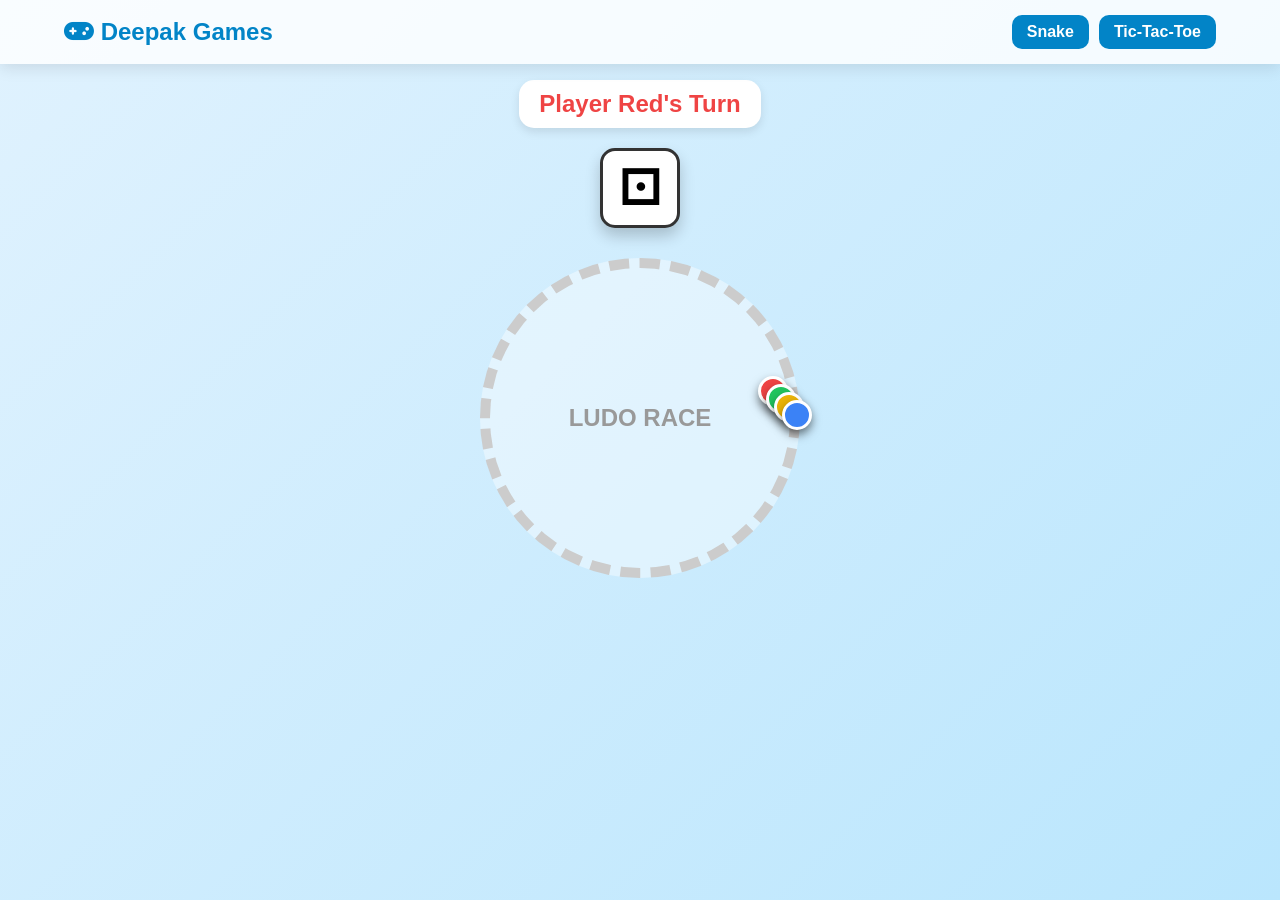
==== ludo.html @ 3bb727d4 "Update ludo.html" ====
<!DOCTYPE html>
<html lang="en">
<head>
<meta charset="UTF-8">
<meta name="viewport" content="width=device-width, initial-scale=1.0">
<title>Deepak Games | Auto Ludo</title>
<link href="https://cdnjs.cloudflare.com/ajax/libs/font-awesome/6.0.0/css/all.min.css" rel="stylesheet">
<style>
  :root { --bg-grad: linear-gradient(135deg, #e0f2fe 0%, #bae6fd 100%); --panel-bg: rgba(255, 255, 255, 0.8); --accent: #0284c7; }
  * { box-sizing: border-box; margin: 0; padding: 0; font-family: 'Segoe UI', sans-serif; }
  body { background: var(--bg-grad); min-height: 100vh; display: flex; flex-direction: column; align-items: center; padding-top: 80px; overflow-x: hidden; }

  nav { position: fixed; top: 0; width: 100%; padding: 15px 5%; display: flex; justify-content: space-between; align-items: center; background: var(--panel-bg); box-shadow: 0 4px 15px rgba(0,0,0,0.1); z-index: 100; }
  .nav-btn { text-decoration: none; color: white; background: var(--accent); padding: 8px 15px; border-radius: 10px; font-weight: bold; }
  
  .status-box { font-size: 1.5rem; font-weight: bold; padding: 10px 20px; border-radius: 15px; background: white; box-shadow: 0 4px 10px rgba(0,0,0,0.1); margin-bottom: 20px; transition: 0.3s; }
  
  /* Dice */
  .dice { width: 80px; height: 80px; background: white; border-radius: 15px; border: 3px solid #333; display: flex; justify-content: center; align-items: center; font-size: 3rem; font-weight: bold; cursor: pointer; box-shadow: 0 8px 15px rgba(0,0,0,0.2); transition: 0.2s; margin-bottom: 30px; }
  .dice:active { transform: scale(0.9); }
  .rolling { animation: roll 0.4s linear infinite; }
  @keyframes roll { 0% { transform: rotate(0deg); } 100% { transform: rotate(360deg); } }

  /* Circular Board for Auto-Movement */
  .track { position: relative; width: 320px; height: 320px; border-radius: 50%; border: 10px dashed #ccc; display: flex; justify-content: center; align-items: center; background: rgba(255,255,255,0.4); }
  .track::after { content: 'LUDO RACE'; font-weight: bold; font-size: 1.5rem; color: #999; }
  
  /* Tokens */
  .token { position: absolute; width: 30px; height: 30px; border-radius: 50%; border: 3px solid white; box-shadow: 0 5px 10px rgba(0,0,0,0.5); transition: all 0.5s ease-in-out; z-index: 10; }
  #tok-0 { background: #ef4444; } /* Red */
  #tok-1 { background: #22c55e; } /* Green */
  #tok-2 { background: #eab308; } /* Yellow */
  #tok-3 { background: #3b82f6; } /* Blue */

</style>
</head>
<body>

<nav>
  <h2 style="color:var(--accent)"><i class="fa-solid fa-gamepad"></i> Deepak Games</h2>
  <div style="display: flex; gap: 10px;">
    <a href="index.html" class="nav-btn">Snake</a>
    <a href="tictactoe.html" class="nav-btn">Tic-Tac-Toe</a>
  </div>
</nav>

<div id="turn-indicator" class="status-box" style="color: #ef4444;">Player Red's Turn</div>

<div id="dice" class="dice" onclick="rollDice()">⚀</div>

<div class="track">
  <div id="tok-0" class="token"></div>
  <div id="tok-1" class="token"></div>
  <div id="tok-2" class="token"></div>
  <div id="tok-3" class="token"></div>
</div>

<script>
  // Web Audio for Dice and Move
  const actx = new (window.AudioContext || window.webkitAudioContext)();
  function playSound(type) {
    if(actx.state === 'suspended') actx.resume();
    let osc = actx.createOscillator(); let gain = actx.createGain();
    osc.connect(gain); gain.connect(actx.destination);
    if(type === 'roll') { osc.type = 'square'; osc.frequency.setValueAtTime(300, actx.currentTime); osc.frequency.exponentialRampToValueAtTime(800, actx.currentTime + 0.2); gain.gain.setValueAtTime(0.1, actx.currentTime); gain.gain.linearRampToValueAtTime(0.01, actx.currentTime + 0.2); osc.start(); osc.stop(actx.currentTime + 0.2); }
    if(type === 'move') { osc.type = 'sine'; osc.frequency.setValueAtTime(600, actx.currentTime); gain.gain.setValueAtTime(0.2, actx.currentTime); gain.gain.exponentialRampToValueAtTime(0.01, actx.currentTime + 0.1); osc.start(); osc.stop(actx.currentTime + 0.1); }
  }

  const players = [
    { name: 'Red', color: '#ef4444', pos: 0 },
    { name: 'Green', color: '#22c55e', pos: 0 },
    { name: 'Yellow', color: '#eab308', pos: 0 },
    { name: 'Blue', color: '#3b82f6', pos: 0 }
  ];
  let turn = 0; let isRolling = false;
  const diceFaces = ['⚀', '⚁', '⚂', '⚃', '⚄', '⚅'];
  const totalSteps = 40; // Track length

  // Circular positioning math
  function updateTokenPositions() {
    const radius = 160; const center = 160;
    players.forEach((p, i) => {
      let angle = (p.pos / totalSteps) * (2 * Math.PI) - (Math.PI / 2); // Start at top
      let x = center + radius * Math.cos(angle) - 15; // 15 is half token width
      let y = center + radius * Math.sin(angle) - 15;
      
      // Offset slightly so tokens don't overlap exactly
      x += (i * 8) - 12;
      y += (i * 8) - 12;

      let tok = document.getElementById(`tok-${i}`);
      tok.style.transform = `translate(${x}px, ${y}px)`;
    });
  }

  updateTokenPositions(); // Set initial positions

  function rollDice() {
    if(isRolling) return;
    isRolling = true; playSound('roll');
    const dice = document.getElementById('dice');
    dice.classList.add('rolling');

    let rollInterval = setInterval(() => { dice.innerText = diceFaces[Math.floor(Math.random() * 6)]; }, 50);

    setTimeout(() => {
      clearInterval(rollInterval); dice.classList.remove('rolling');
      let result = Math.floor(Math.random() * 6) + 1;
      dice.innerText = diceFaces[result - 1];

      // Auto Move Logic
      moveToken(turn, result);
    }, 400);
  }

  function moveToken(playerIdx, steps) {
    let currentStep = 0;
    let moveInterval = setInterval(() => {
      if(currentStep < steps) {
        players[playerIdx].pos = (players[playerIdx].pos + 1) % totalSteps;
        playSound('move');
        updateTokenPositions();
        currentStep++;
      } else {
        clearInterval(moveInterval);
        // Switch turn if not 6
        if(steps !== 6) {
          turn = (turn + 1) % 4;
          let ind = document.getElementById('turn-indicator');
          ind.innerText = `Player ${players[turn].name}'s Turn`;
          ind.style.color = players[turn].color;
        }
        isRolling = false;
      }
    }, 300); // 300ms per step animation
  }
</script>
</body>
</html>
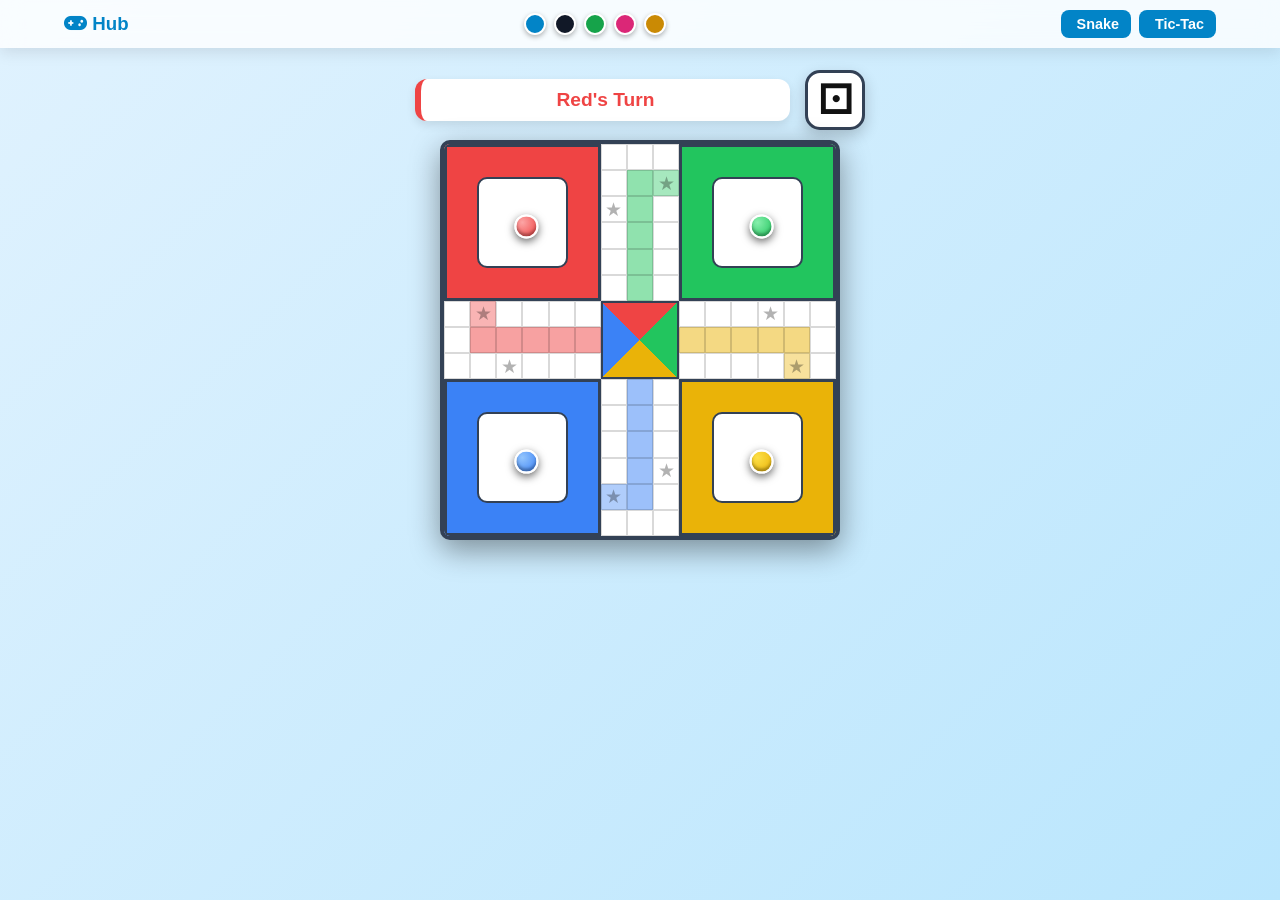
==== commit f2a6debb: "Update ludo.html" ====
--- a/ludo.html
+++ b/ludo.html
@@ -2,137 +2,296 @@
 <html lang="en">
 <head>
 <meta charset="UTF-8">
-<meta name="viewport" content="width=device-width, initial-scale=1.0">
-<title>Deepak Games | Auto Ludo</title>
+<meta name="viewport" content="width=device-width, initial-scale=1.0, maximum-scale=1.0, user-scalable=no">
+<title>Deepak Games | Pro Ludo Auto</title>
 <link href="https://cdnjs.cloudflare.com/ajax/libs/font-awesome/6.0.0/css/all.min.css" rel="stylesheet">
 <style>
-  :root { --bg-grad: linear-gradient(135deg, #e0f2fe 0%, #bae6fd 100%); --panel-bg: rgba(255, 255, 255, 0.8); --accent: #0284c7; }
-  * { box-sizing: border-box; margin: 0; padding: 0; font-family: 'Segoe UI', sans-serif; }
-  body { background: var(--bg-grad); min-height: 100vh; display: flex; flex-direction: column; align-items: center; padding-top: 80px; overflow-x: hidden; }
-
-  nav { position: fixed; top: 0; width: 100%; padding: 15px 5%; display: flex; justify-content: space-between; align-items: center; background: var(--panel-bg); box-shadow: 0 4px 15px rgba(0,0,0,0.1); z-index: 100; }
-  .nav-btn { text-decoration: none; color: white; background: var(--accent); padding: 8px 15px; border-radius: 10px; font-weight: bold; }
-  
-  .status-box { font-size: 1.5rem; font-weight: bold; padding: 10px 20px; border-radius: 15px; background: white; box-shadow: 0 4px 10px rgba(0,0,0,0.1); margin-bottom: 20px; transition: 0.3s; }
-  
-  /* Dice */
-  .dice { width: 80px; height: 80px; background: white; border-radius: 15px; border: 3px solid #333; display: flex; justify-content: center; align-items: center; font-size: 3rem; font-weight: bold; cursor: pointer; box-shadow: 0 8px 15px rgba(0,0,0,0.2); transition: 0.2s; margin-bottom: 30px; }
+  /* === THEMES === */
+  :root {
+    --bg-grad: linear-gradient(135deg, #e0f2fe 0%, #bae6fd 100%);
+    --panel-bg: rgba(255, 255, 255, 0.8);
+    --text-main: #0f172a; --accent: #0284c7;
+    /* Ludo Constants */
+    --l-red: #ef4444; --l-green: #22c55e; --l-yellow: #eab308; --l-blue: #3b82f6;
+    --board-bg: #ffffff; --border-clr: #334155;
+  }
+  [data-theme="dark"] { --bg-grad: linear-gradient(135deg, #111827 0%, #1f2937 100%); --panel-bg: rgba(17, 24, 39, 0.9); --text-main: #f8fafc; --accent: #9ca3af; --board-bg: #e2e8f0; }
+  [data-theme="green"] { --bg-grad: linear-gradient(135deg, #dcfce7 0%, #86efac 100%); --accent: #16a34a; --text-main: #14532d; }
+  [data-theme="pink"] { --bg-grad: linear-gradient(135deg, #fce7f3 0%, #f9a8d4 100%); --accent: #db2777; --text-main: #831843; }
+  [data-theme="yellow"] { --bg-grad: linear-gradient(135deg, #fef9c3 0%, #fde047 100%); --text-main: #422006; --accent: #ca8a04; }
+
+  * { box-sizing: border-box; margin: 0; padding: 0; font-family: 'Segoe UI', sans-serif; user-select: none; }
+  body { background: var(--bg-grad); color: var(--text-main); min-height: 100vh; display: flex; flex-direction: column; align-items: center; transition: 0.5s; overflow-x: hidden; padding-top: 70px; }
+
+  /* === NAVBAR === */
+  nav { position: fixed; top: 0; width: 100%; padding: 10px 5%; display: flex; justify-content: space-between; align-items: center; background: var(--panel-bg); backdrop-filter: blur(10px); box-shadow: 0 4px 15px rgba(0,0,0,0.1); z-index: 100; flex-wrap: wrap; gap: 5px; }
+  .nav-btn { text-decoration: none; color: white; background: var(--accent); padding: 6px 12px; border-radius: 8px; font-weight: bold; font-size: 0.9rem; transition: 0.3s; }
+  .theme-box { display: flex; gap: 8px; }
+  .theme-dot { width: 22px; height: 22px; border-radius: 50%; cursor: pointer; border: 2px solid white; box-shadow: 0 2px 5px rgba(0,0,0,0.3); transition: 0.2s; }
+  .theme-dot:hover { transform: scale(1.2); }
+
+  /* === GAME HUD === */
+  .hud { display: flex; justify-content: space-between; align-items: center; width: 95%; max-width: 450px; margin-bottom: 10px; }
+  .status-box { font-size: 1.2rem; font-weight: bold; padding: 10px 15px; border-radius: 12px; background: white; box-shadow: 0 4px 10px rgba(0,0,0,0.1); transition: 0.3s; flex: 1; text-align: center; margin-right: 15px; }
+  
+  .dice { width: 60px; height: 60px; background: white; border-radius: 15px; border: 3px solid var(--border-clr); display: flex; justify-content: center; align-items: center; font-size: 2.5rem; font-weight: bold; cursor: pointer; box-shadow: 0 6px 15px rgba(0,0,0,0.2); transition: transform 0.1s; color: #111; }
   .dice:active { transform: scale(0.9); }
-  .rolling { animation: roll 0.4s linear infinite; }
-  @keyframes roll { 0% { transform: rotate(0deg); } 100% { transform: rotate(360deg); } }
-
-  /* Circular Board for Auto-Movement */
-  .track { position: relative; width: 320px; height: 320px; border-radius: 50%; border: 10px dashed #ccc; display: flex; justify-content: center; align-items: center; background: rgba(255,255,255,0.4); }
-  .track::after { content: 'LUDO RACE'; font-weight: bold; font-size: 1.5rem; color: #999; }
-  
-  /* Tokens */
-  .token { position: absolute; width: 30px; height: 30px; border-radius: 50%; border: 3px solid white; box-shadow: 0 5px 10px rgba(0,0,0,0.5); transition: all 0.5s ease-in-out; z-index: 10; }
-  #tok-0 { background: #ef4444; } /* Red */
-  #tok-1 { background: #22c55e; } /* Green */
-  #tok-2 { background: #eab308; } /* Yellow */
-  #tok-3 { background: #3b82f6; } /* Blue */
-
+  .rolling { animation: shake 0.4s ease-in-out infinite; }
+  @keyframes shake { 0% { transform: rotate(10deg); } 50% { transform: rotate(-10deg) scale(1.1); } 100% { transform: rotate(10deg); } }
+
+  /* === LUDO BOARD (15x15 PRO GRID) === */
+  .board-wrapper { position: relative; width: 95vw; max-width: 400px; aspect-ratio: 1; background: var(--board-bg); border: 4px solid var(--border-clr); border-radius: 10px; box-shadow: 0 10px 30px rgba(0,0,0,0.4); overflow: hidden; }
+  
+  .grid { display: grid; grid-template-columns: repeat(15, 1fr); grid-template-rows: repeat(15, 1fr); width: 100%; height: 100%; position: absolute; top: 0; left: 0; }
+  .cell { border: 1px solid rgba(0,0,0,0.15); display: flex; justify-content: center; align-items: center; font-size: 0.6rem; color: rgba(0,0,0,0.2); }
+  
+  /* Safe Zones & Base Colors mapped by JS */
+  .safe { position: relative; }
+  .safe::after { content: '★'; position: absolute; color: rgba(0,0,0,0.3); font-size: 1.2rem; }
+  
+  /* Corner Bases Overlay */
+  .base-overlay { position: absolute; width: 40%; height: 40%; border: 3px solid var(--border-clr); display: flex; justify-content: center; align-items: center; }
+  .base-tl { top: 0; left: 0; background: var(--l-red); }
+  .base-tr { top: 0; right: 0; background: var(--l-green); }
+  .base-bl { bottom: 0; left: 0; background: var(--l-blue); }
+  .base-br { bottom: 0; right: 0; background: var(--l-yellow); }
+  .base-inner { width: 60%; height: 60%; background: white; border-radius: 10px; border: 2px solid var(--border-clr); display: flex; justify-content: center; align-items: center; }
+  
+  /* Center Home Overlay */
+  .center-home { position: absolute; top: 40%; left: 40%; width: 20%; height: 20%; border: 2px solid var(--border-clr); background: conic-gradient(from 45deg, var(--l-green) 25%, var(--l-yellow) 0 50%, var(--l-blue) 0 75%, var(--l-red) 0); }
+
+  /* === TOKENS === */
+  .token { position: absolute; width: 6%; height: 6%; border-radius: 50%; border: 2px solid white; box-shadow: 0 3px 8px rgba(0,0,0,0.6), inset 0 -3px 3px rgba(0,0,0,0.3); z-index: 50; transition: transform 0.3s cubic-bezier(0.25, 0.8, 0.25, 1); top: 0; left: 0; }
+  .tok-red { background: radial-gradient(circle at 30% 30%, #fca5a5, var(--l-red)); }
+  .tok-green { background: radial-gradient(circle at 30% 30%, #86efac, var(--l-green)); }
+  .tok-yellow { background: radial-gradient(circle at 30% 30%, #fde047, var(--l-yellow)); }
+  .tok-blue { background: radial-gradient(circle at 30% 30%, #93c5fd, var(--l-blue)); }
+  
+  .win-msg { position: absolute; top: 50%; left: 50%; transform: translate(-50%, -50%); background: rgba(0,0,0,0.8); color: gold; padding: 20px; border-radius: 15px; font-size: 2rem; font-weight: bold; z-index: 100; text-align: center; display: none; width: 80%; }
 </style>
 </head>
 <body>
 
 <nav>
-  <h2 style="color:var(--accent)"><i class="fa-solid fa-gamepad"></i> Deepak Games</h2>
-  <div style="display: flex; gap: 10px;">
-    <a href="index.html" class="nav-btn">Snake</a>
-    <a href="tictactoe.html" class="nav-btn">Tic-Tac-Toe</a>
+  <h3 style="color:var(--accent)"><i class="fa-solid fa-gamepad"></i> Hub</h3>
+  <div class="theme-box">
+    <div class="theme-dot" style="background: #0284c7;" onclick="setTheme('')"></div>
+    <div class="theme-dot" style="background: #111827;" onclick="setTheme('dark')"></div>
+    <div class="theme-dot" style="background: #16a34a;" onclick="setTheme('green')"></div>
+    <div class="theme-dot" style="background: #db2777;" onclick="setTheme('pink')"></div>
+    <div class="theme-dot" style="background: #ca8a04;" onclick="setTheme('yellow')"></div>
+  </div>
+  <div style="display: flex; gap: 8px;">
+    <a href="index.html" class="nav-btn"><i class="fa-solid fa-snake"></i> Snake</a>
+    <a href="tictactoe.html" class="nav-btn"><i class="fa-solid fa-xmarks-lines"></i> Tic-Tac</a>
   </div>
 </nav>
 
-<div id="turn-indicator" class="status-box" style="color: #ef4444;">Player Red's Turn</div>
-
-<div id="dice" class="dice" onclick="rollDice()">⚀</div>
-
-<div class="track">
-  <div id="tok-0" class="token"></div>
-  <div id="tok-1" class="token"></div>
-  <div id="tok-2" class="token"></div>
-  <div id="tok-3" class="token"></div>
+<div class="hud">
+  <div id="turn-indicator" class="status-box" style="color: var(--l-red); border-left: 6px solid var(--l-red);">Red's Turn</div>
+  <div id="dice" class="dice" onclick="rollDice()">⚀</div>
 </div>
 
+<div class="board-wrapper">
+  <div class="grid" id="grid"></div>
+  
+  <div class="base-overlay base-tl"><div class="base-inner" id="home-0"></div></div>
+  <div class="base-overlay base-tr"><div class="base-inner" id="home-1"></div></div>
+  <div class="base-overlay base-br"><div class="base-inner" id="home-2"></div></div>
+  <div class="base-overlay base-bl"><div class="base-inner" id="home-3"></div></div>
+  <div class="center-home"></div>
+
+  <div id="tok-0" class="token tok-red"></div>
+  <div id="tok-1" class="token tok-green"></div>
+  <div id="tok-2" class="token tok-yellow"></div>
+  <div id="tok-3" class="token tok-blue"></div>
+  
+  <div id="win-msg" class="win-msg"></div>
+</div>
+
 <script>
-  // Web Audio for Dice and Move
+  // === THEMES & AUDIO ===
+  function setTheme(t) { t === '' ? document.body.removeAttribute('data-theme') : document.body.setAttribute('data-theme', t); }
   const actx = new (window.AudioContext || window.webkitAudioContext)();
   function playSound(type) {
     if(actx.state === 'suspended') actx.resume();
-    let osc = actx.createOscillator(); let gain = actx.createGain();
-    osc.connect(gain); gain.connect(actx.destination);
-    if(type === 'roll') { osc.type = 'square'; osc.frequency.setValueAtTime(300, actx.currentTime); osc.frequency.exponentialRampToValueAtTime(800, actx.currentTime + 0.2); gain.gain.setValueAtTime(0.1, actx.currentTime); gain.gain.linearRampToValueAtTime(0.01, actx.currentTime + 0.2); osc.start(); osc.stop(actx.currentTime + 0.2); }
+    let osc = actx.createOscillator(); let gain = actx.createGain(); osc.connect(gain); gain.connect(actx.destination);
+    if(type === 'roll') { osc.type = 'square'; osc.frequency.setValueAtTime(400, actx.currentTime); osc.frequency.exponentialRampToValueAtTime(800, actx.currentTime + 0.2); gain.gain.setValueAtTime(0.1, actx.currentTime); gain.gain.linearRampToValueAtTime(0.01, actx.currentTime + 0.2); osc.start(); osc.stop(actx.currentTime + 0.2); }
     if(type === 'move') { osc.type = 'sine'; osc.frequency.setValueAtTime(600, actx.currentTime); gain.gain.setValueAtTime(0.2, actx.currentTime); gain.gain.exponentialRampToValueAtTime(0.01, actx.currentTime + 0.1); osc.start(); osc.stop(actx.currentTime + 0.1); }
-  }
-
-  const players = [
-    { name: 'Red', color: '#ef4444', pos: 0 },
-    { name: 'Green', color: '#22c55e', pos: 0 },
-    { name: 'Yellow', color: '#eab308', pos: 0 },
-    { name: 'Blue', color: '#3b82f6', pos: 0 }
-  ];
-  let turn = 0; let isRolling = false;
+    if(type === 'cut') { osc.type = 'sawtooth'; osc.frequency.setValueAtTime(150, actx.currentTime); osc.frequency.exponentialRampToValueAtTime(50, actx.currentTime + 0.3); gain.gain.setValueAtTime(0.3, actx.currentTime); gain.gain.exponentialRampToValueAtTime(0.01, actx.currentTime + 0.3); osc.start(); osc.stop(actx.currentTime + 0.3); }
+    if(type === 'win') { osc.type = 'triangle'; osc.frequency.setValueAtTime(500, actx.currentTime); osc.frequency.linearRampToValueAtTime(1000, actx.currentTime + 0.5); gain.gain.setValueAtTime(0.3, actx.currentTime); gain.gain.linearRampToValueAtTime(0.01, actx.currentTime + 1); osc.start(); osc.stop(actx.currentTime + 1); }
+  }
+
+  // === 15x15 PRO BOARD LOGIC ===
+  const gridEl = document.getElementById('grid');
+  let cellsArr = []; // Store cells for coordinate access
+  for(let r=0; r<15; r++) {
+    cellsArr[r] = [];
+    for(let c=0; c<15; c++) {
+      let d = document.createElement('div'); d.className = 'cell';
+      d.id = `c-${r}-${c}`; gridEl.appendChild(d); cellsArr[r][c] = d;
+    }
+  }
+
+  // Define the exact outer path coordinates (52 steps)
+  const fullPath = [
+    [6,1],[6,2],[6,3],[6,4],[6,5], [5,6],[4,6],[3,6],[2,6],[1,6],[0,6], [0,7],[0,8], [1,8],[2,8],[3,8],[4,8],[5,8], [6,9],[6,10],[6,11],[6,12],[6,13],[6,14],
+    [7,14],[8,14], [8,13],[8,12],[8,11],[8,10],[8,9], [9,8],[10,8],[11,8],[12,8],[13,8],[14,8], [14,7],[14,6], [13,6],[12,6],[11,6],[10,6],[9,6], [8,5],[8,4],[8,3],[8,2],[8,1],[8,0], [7,0],[6,0]
+  ];
+
+  // Define Home Stretches (5 steps each)
+  const homePaths = [
+    [[7,1],[7,2],[7,3],[7,4],[7,5]], // Red
+    [[1,7],[2,7],[3,7],[4,7],[5,7]], // Green
+    [[7,13],[7,12],[7,11],[7,10],[7,9]], // Yellow
+    [[13,7],[12,7],[11,7],[10,7],[9,7]]  // Blue
+  ];
+
+  // Player Setup (0:Red, 1:Green, 2:Yellow, 3:Blue)
+  const pConfig = [
+    { name: 'Red', color: 'var(--l-red)', startIdx: 0, homeStart: 50 },
+    { name: 'Green', color: 'var(--l-green)', startIdx: 13, homeStart: 11 },
+    { name: 'Yellow', color: 'var(--l-yellow)', startIdx: 26, homeStart: 24 },
+    { name: 'Blue', color: 'var(--l-blue)', startIdx: 39, homeStart: 37 }
+  ];
+  
+  // Safe spots based on index in fullPath
+  const safeSpots = [0, 8, 13, 21, 26, 34, 39, 47];
+
+  // Color the path visually
+  fullPath.forEach((p, i) => {
+    if(i===0) cellsArr[p[0]][p[1]].style.backgroundColor = 'rgba(239, 68, 68, 0.4)';
+    if(i===13) cellsArr[p[0]][p[1]].style.backgroundColor = 'rgba(34, 197, 94, 0.4)';
+    if(i===26) cellsArr[p[0]][p[1]].style.backgroundColor = 'rgba(234, 179, 8, 0.4)';
+    if(i===39) cellsArr[p[0]][p[1]].style.backgroundColor = 'rgba(59, 130, 246, 0.4)';
+    if(safeSpots.includes(i)) cellsArr[p[0]][p[1]].classList.add('safe');
+  });
+  homePaths[0].forEach(p => cellsArr[p[0]][p[1]].style.backgroundColor = 'rgba(239, 68, 68, 0.5)');
+  homePaths[1].forEach(p => cellsArr[p[0]][p[1]].style.backgroundColor = 'rgba(34, 197, 94, 0.5)');
+  homePaths[2].forEach(p => cellsArr[p[0]][p[1]].style.backgroundColor = 'rgba(234, 179, 8, 0.5)');
+  homePaths[3].forEach(p => cellsArr[p[0]][p[1]].style.backgroundColor = 'rgba(59, 130, 246, 0.5)');
+
+  // Game State
+  let tokens = [
+    { state: 'base', pos: 0, track: 'main', player: 0 },
+    { state: 'base', pos: 0, track: 'main', player: 1 },
+    { state: 'base', pos: 0, track: 'main', player: 2 },
+    { state: 'base', pos: 0, track: 'main', player: 3 }
+  ];
+  let turn = 0; let isRolling = false; let gameOver = false;
   const diceFaces = ['⚀', '⚁', '⚂', '⚃', '⚄', '⚅'];
-  const totalSteps = 40; // Track length
-
-  // Circular positioning math
-  function updateTokenPositions() {
-    const radius = 160; const center = 160;
-    players.forEach((p, i) => {
-      let angle = (p.pos / totalSteps) * (2 * Math.PI) - (Math.PI / 2); // Start at top
-      let x = center + radius * Math.cos(angle) - 15; // 15 is half token width
-      let y = center + radius * Math.sin(angle) - 15;
-      
-      // Offset slightly so tokens don't overlap exactly
-      x += (i * 8) - 12;
-      y += (i * 8) - 12;
-
-      let tok = document.getElementById(`tok-${i}`);
-      tok.style.transform = `translate(${x}px, ${y}px)`;
-    });
-  }
-
-  updateTokenPositions(); // Set initial positions
-
+
+  // Calculate coordinates to move token div
+  function positionToken(tIdx) {
+    let t = tokens[tIdx]; let targetCell;
+    if(t.state === 'base') {
+      targetCell = document.getElementById(`home-${t.player}`);
+    } else if (t.state === 'home') {
+      targetCell = cellsArr[homePaths[t.player][t.pos]][homePaths[t.player][t.pos+1] || homePaths[t.player][t.pos][1]]; // handle obj
+      targetCell = cellsArr[homePaths[t.player][t.pos][0]][homePaths[t.player][t.pos][1]];
+    } else if (t.state === 'won') {
+      document.getElementById(`tok-${tIdx}`).style.display = 'none'; return;
+    } else {
+      targetCell = cellsArr[fullPath[t.pos][0]][fullPath[t.pos][1]];
+    }
+    
+    // Exact center translation
+    let el = document.getElementById(`tok-${tIdx}`);
+    let cRect = targetCell.getBoundingClientRect();
+    let bRect = document.querySelector('.board-wrapper').getBoundingClientRect();
+    let x = (cRect.left - bRect.left) + (cRect.width/2) - (el.offsetWidth/2);
+    let y = (cRect.top - bRect.top) + (cRect.height/2) - (el.offsetHeight/2);
+    el.style.transform = `translate(${x}px, ${y}px)`;
+  }
+
+  // Initial draw
+  setTimeout(() => { for(let i=0; i<4; i++) positionToken(i); }, 500);
+
+  // === DICE & GAMEPLAY LOGIC ===
   function rollDice() {
-    if(isRolling) return;
+    if(isRolling || gameOver) return;
     isRolling = true; playSound('roll');
     const dice = document.getElementById('dice');
     dice.classList.add('rolling');
 
-    let rollInterval = setInterval(() => { dice.innerText = diceFaces[Math.floor(Math.random() * 6)]; }, 50);
+    let rInt = setInterval(() => { dice.innerText = diceFaces[Math.floor(Math.random() * 6)]; }, 50);
 
     setTimeout(() => {
-      clearInterval(rollInterval); dice.classList.remove('rolling');
-      let result = Math.floor(Math.random() * 6) + 1;
+      clearInterval(rInt); dice.classList.remove('rolling');
+      let result = Math.floor(Math.random() * 6) + 1; // 1 to 6
       dice.innerText = diceFaces[result - 1];
 
-      // Auto Move Logic
-      moveToken(turn, result);
+      processTurn(result);
     }, 400);
   }
 
-  function moveToken(playerIdx, steps) {
-    let currentStep = 0;
-    let moveInterval = setInterval(() => {
-      if(currentStep < steps) {
-        players[playerIdx].pos = (players[playerIdx].pos + 1) % totalSteps;
-        playSound('move');
-        updateTokenPositions();
-        currentStep++;
-      } else {
-        clearInterval(moveInterval);
-        // Switch turn if not 6
-        if(steps !== 6) {
-          turn = (turn + 1) % 4;
-          let ind = document.getElementById('turn-indicator');
-          ind.innerText = `Player ${players[turn].name}'s Turn`;
-          ind.style.color = players[turn].color;
+  function processTurn(roll) {
+    let t = tokens[turn];
+    
+    // Unlock from base on 6
+    if(t.state === 'base') {
+      if(roll === 6) {
+        t.state = 'main'; t.pos = pConfig[turn].startIdx;
+        positionToken(turn); playSound('move');
+        endTurn(true); // Extra turn for 6
+      } else { endTurn(false); }
+    } else {
+      // Auto move step-by-step
+      moveSteps(turn, roll);
+    }
+  }
+
+  function moveSteps(pIdx, stepsLeft) {
+    if(stepsLeft === 0) return finalizeMove(pIdx);
+    
+    let t = tokens[pIdx];
+    
+    if(t.state === 'main') {
+      if(t.pos === pConfig[pIdx].homeStart) { t.state = 'home'; t.pos = 0; }
+      else { t.pos = (t.pos + 1) % 52; }
+    } else if (t.state === 'home') {
+      if(t.pos < 4) t.pos++;
+      else if (t.pos === 4 && stepsLeft === 1) { t.state = 'won'; }
+      else { return finalizeMove(pIdx, true); } // Bounced/can't move
+    }
+
+    positionToken(pIdx); playSound('move');
+    setTimeout(() => moveSteps(pIdx, stepsLeft - 1), 300);
+  }
+
+  function finalizeMove(pIdx, invalidMove = false) {
+    let t = tokens[pIdx];
+    let extraTurn = document.getElementById('dice').innerText === '⚅';
+
+    if(t.state === 'won') {
+      playSound('win'); gameOver = true;
+      let wm = document.getElementById('win-msg');
+      wm.innerText = `🎉 Player ${pConfig[pIdx].name} Wins!`; wm.style.display = 'block';
+      return;
+    }
+
+    // Check Capture
+    let cutHappened = false;
+    if(t.state === 'main' && !safeSpots.includes(t.pos)) {
+      for(let i=0; i<4; i++) {
+        if(i !== pIdx && tokens[i].state === 'main' && tokens[i].pos === t.pos) {
+          tokens[i].state = 'base'; positionToken(i);
+          playSound('cut'); cutHappened = true;
         }
-        isRolling = false;
       }
-    }, 300); // 300ms per step animation
+    }
+
+    endTurn(extraTurn || cutHappened); // Cut gives extra turn!
+  }
+
+  function endTurn(getExtra) {
+    if(!getExtra && !gameOver) { turn = (turn + 1) % 4; }
+    if(!gameOver) {
+      let ind = document.getElementById('turn-indicator');
+      ind.innerText = `${pConfig[turn].name}'s Turn`;
+      ind.style.color = pConfig[turn].color; ind.style.borderColor = pConfig[turn].color;
+    }
+    isRolling = false;
   }
 </script>
 </body>
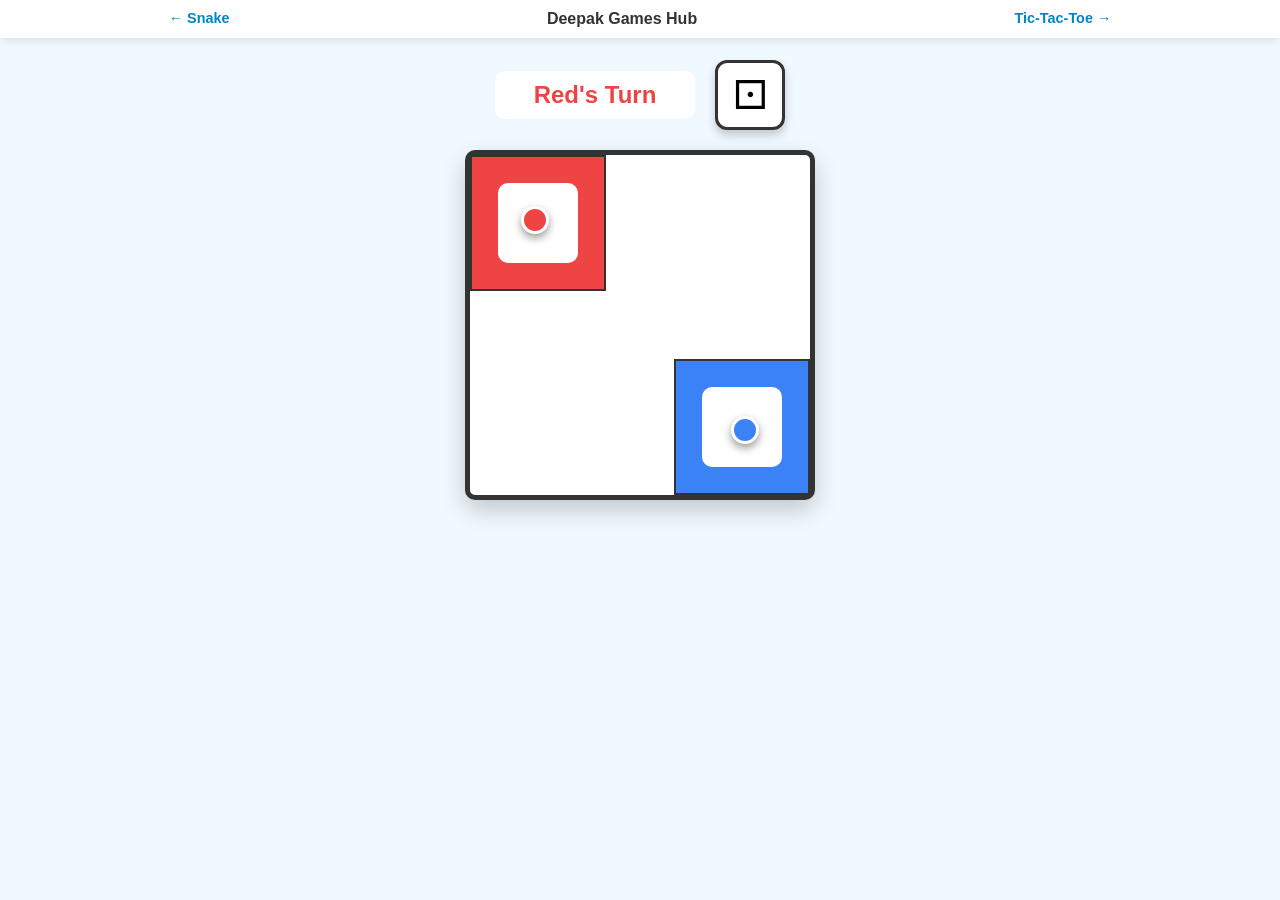
==== commit cfee7194: "Update ludo.html" ====
--- a/ludo.html
+++ b/ludo.html
@@ -2,296 +2,172 @@
 <html lang="en">
 <head>
 <meta charset="UTF-8">
-<meta name="viewport" content="width=device-width, initial-scale=1.0, maximum-scale=1.0, user-scalable=no">
-<title>Deepak Games | Pro Ludo Auto</title>
+<meta name="viewport" content="width=device-width, initial-scale=1.0">
+<title>Deepak Games | Red vs Blue Ludo</title>
 <link href="https://cdnjs.cloudflare.com/ajax/libs/font-awesome/6.0.0/css/all.min.css" rel="stylesheet">
 <style>
-  /* === THEMES === */
-  :root {
-    --bg-grad: linear-gradient(135deg, #e0f2fe 0%, #bae6fd 100%);
-    --panel-bg: rgba(255, 255, 255, 0.8);
-    --text-main: #0f172a; --accent: #0284c7;
-    /* Ludo Constants */
-    --l-red: #ef4444; --l-green: #22c55e; --l-yellow: #eab308; --l-blue: #3b82f6;
-    --board-bg: #ffffff; --border-clr: #334155;
-  }
-  [data-theme="dark"] { --bg-grad: linear-gradient(135deg, #111827 0%, #1f2937 100%); --panel-bg: rgba(17, 24, 39, 0.9); --text-main: #f8fafc; --accent: #9ca3af; --board-bg: #e2e8f0; }
-  [data-theme="green"] { --bg-grad: linear-gradient(135deg, #dcfce7 0%, #86efac 100%); --accent: #16a34a; --text-main: #14532d; }
-  [data-theme="pink"] { --bg-grad: linear-gradient(135deg, #fce7f3 0%, #f9a8d4 100%); --accent: #db2777; --text-main: #831843; }
-  [data-theme="yellow"] { --bg-grad: linear-gradient(135deg, #fef9c3 0%, #fde047 100%); --text-main: #422006; --accent: #ca8a04; }
+  :root { --bg: #f0f9ff; --red: #ef4444; --blue: #3b82f6; --accent: #0284c7; }
+  * { box-sizing: border-box; margin: 0; padding: 0; font-family: sans-serif; user-select: none; }
+  body { background: var(--bg); display: flex; flex-direction: column; align-items: center; padding-top: 60px; }
+  
+  nav { position: fixed; top: 0; width: 100%; padding: 10px; background: white; display: flex; justify-content: space-around; box-shadow: 0 2px 10px rgba(0,0,0,0.1); z-index: 100; }
+  .nav-btn { text-decoration: none; color: var(--accent); font-weight: bold; font-size: 0.9rem; }
 
-  * { box-sizing: border-box; margin: 0; padding: 0; font-family: 'Segoe UI', sans-serif; user-select: none; }
-  body { background: var(--bg-grad); color: var(--text-main); min-height: 100vh; display: flex; flex-direction: column; align-items: center; transition: 0.5s; overflow-x: hidden; padding-top: 70px; }
+  .hud { display: flex; align-items: center; gap: 20px; margin-bottom: 20px; }
+  .status { font-size: 1.5rem; font-weight: bold; padding: 10px 20px; background: white; border-radius: 10px; min-width: 200px; text-align: center; }
+  
+  .dice { width: 70px; height: 70px; background: white; border: 3px solid #333; border-radius: 12px; display: flex; justify-content: center; align-items: center; font-size: 2.5rem; cursor: pointer; box-shadow: 0 5px 10px rgba(0,0,0,0.2); }
+  .rolling { animation: spin 0.3s infinite; }
+  @keyframes spin { 0% { transform: rotate(0deg); } 100% { transform: rotate(360deg); } }
 
-  /* === NAVBAR === */
-  nav { position: fixed; top: 0; width: 100%; padding: 10px 5%; display: flex; justify-content: space-between; align-items: center; background: var(--panel-bg); backdrop-filter: blur(10px); box-shadow: 0 4px 15px rgba(0,0,0,0.1); z-index: 100; flex-wrap: wrap; gap: 5px; }
-  .nav-btn { text-decoration: none; color: white; background: var(--accent); padding: 6px 12px; border-radius: 8px; font-weight: bold; font-size: 0.9rem; transition: 0.3s; }
-  .theme-box { display: flex; gap: 8px; }
-  .theme-dot { width: 22px; height: 22px; border-radius: 50%; cursor: pointer; border: 2px solid white; box-shadow: 0 2px 5px rgba(0,0,0,0.3); transition: 0.2s; }
-  .theme-dot:hover { transform: scale(1.2); }
+  .board-container { position: relative; width: 350px; height: 350px; background: white; border: 5px solid #333; border-radius: 10px; box-shadow: 0 10px 25px rgba(0,0,0,0.2); }
+  
+  /* Bases */
+  .base { position: absolute; width: 40%; height: 40%; border: 2px solid #333; display: flex; justify-content: center; align-items: center; }
+  .base-red { top: 0; left: 0; background: var(--red); }
+  .base-blue { bottom: 0; right: 0; background: var(--blue); }
+  .base-white { width: 60%; height: 60%; background: white; border-radius: 10px; }
 
-  /* === GAME HUD === */
-  .hud { display: flex; justify-content: space-between; align-items: center; width: 95%; max-width: 450px; margin-bottom: 10px; }
-  .status-box { font-size: 1.2rem; font-weight: bold; padding: 10px 15px; border-radius: 12px; background: white; box-shadow: 0 4px 10px rgba(0,0,0,0.1); transition: 0.3s; flex: 1; text-align: center; margin-right: 15px; }
-  
-  .dice { width: 60px; height: 60px; background: white; border-radius: 15px; border: 3px solid var(--border-clr); display: flex; justify-content: center; align-items: center; font-size: 2.5rem; font-weight: bold; cursor: pointer; box-shadow: 0 6px 15px rgba(0,0,0,0.2); transition: transform 0.1s; color: #111; }
-  .dice:active { transform: scale(0.9); }
-  .rolling { animation: shake 0.4s ease-in-out infinite; }
-  @keyframes shake { 0% { transform: rotate(10deg); } 50% { transform: rotate(-10deg) scale(1.1); } 100% { transform: rotate(10deg); } }
+  /* Tokens */
+  .token { position: absolute; width: 28px; height: 28px; border-radius: 50%; border: 3px solid white; box-shadow: 0 4px 8px rgba(0,0,0,0.4); transition: all 0.4s cubic-bezier(0.18, 0.89, 0.32, 1.28); z-index: 50; }
+  #token-red { background: var(--red); top: 15%; left: 15%; }
+  #token-blue { background: var(--blue); bottom: 15%; right: 15%; }
 
-  /* === LUDO BOARD (15x15 PRO GRID) === */
-  .board-wrapper { position: relative; width: 95vw; max-width: 400px; aspect-ratio: 1; background: var(--board-bg); border: 4px solid var(--border-clr); border-radius: 10px; box-shadow: 0 10px 30px rgba(0,0,0,0.4); overflow: hidden; }
-  
-  .grid { display: grid; grid-template-columns: repeat(15, 1fr); grid-template-rows: repeat(15, 1fr); width: 100%; height: 100%; position: absolute; top: 0; left: 0; }
-  .cell { border: 1px solid rgba(0,0,0,0.15); display: flex; justify-content: center; align-items: center; font-size: 0.6rem; color: rgba(0,0,0,0.2); }
-  
-  /* Safe Zones & Base Colors mapped by JS */
-  .safe { position: relative; }
-  .safe::after { content: '★'; position: absolute; color: rgba(0,0,0,0.3); font-size: 1.2rem; }
-  
-  /* Corner Bases Overlay */
-  .base-overlay { position: absolute; width: 40%; height: 40%; border: 3px solid var(--border-clr); display: flex; justify-content: center; align-items: center; }
-  .base-tl { top: 0; left: 0; background: var(--l-red); }
-  .base-tr { top: 0; right: 0; background: var(--l-green); }
-  .base-bl { bottom: 0; left: 0; background: var(--l-blue); }
-  .base-br { bottom: 0; right: 0; background: var(--l-yellow); }
-  .base-inner { width: 60%; height: 60%; background: white; border-radius: 10px; border: 2px solid var(--border-clr); display: flex; justify-content: center; align-items: center; }
-  
-  /* Center Home Overlay */
-  .center-home { position: absolute; top: 40%; left: 40%; width: 20%; height: 20%; border: 2px solid var(--border-clr); background: conic-gradient(from 45deg, var(--l-green) 25%, var(--l-yellow) 0 50%, var(--l-blue) 0 75%, var(--l-red) 0); }
-
-  /* === TOKENS === */
-  .token { position: absolute; width: 6%; height: 6%; border-radius: 50%; border: 2px solid white; box-shadow: 0 3px 8px rgba(0,0,0,0.6), inset 0 -3px 3px rgba(0,0,0,0.3); z-index: 50; transition: transform 0.3s cubic-bezier(0.25, 0.8, 0.25, 1); top: 0; left: 0; }
-  .tok-red { background: radial-gradient(circle at 30% 30%, #fca5a5, var(--l-red)); }
-  .tok-green { background: radial-gradient(circle at 30% 30%, #86efac, var(--l-green)); }
-  .tok-yellow { background: radial-gradient(circle at 30% 30%, #fde047, var(--l-yellow)); }
-  .tok-blue { background: radial-gradient(circle at 30% 30%, #93c5fd, var(--l-blue)); }
-  
-  .win-msg { position: absolute; top: 50%; left: 50%; transform: translate(-50%, -50%); background: rgba(0,0,0,0.8); color: gold; padding: 20px; border-radius: 15px; font-size: 2rem; font-weight: bold; z-index: 100; text-align: center; display: none; width: 80%; }
+  .win-msg { position: absolute; top: 50%; left: 50%; transform: translate(-50%, -50%); background: rgba(0,0,0,0.9); color: gold; padding: 20px; border-radius: 10px; font-size: 1.5rem; text-align: center; display: none; z-index: 100; width: 80%; }
 </style>
 </head>
 <body>
 
 <nav>
-  <h3 style="color:var(--accent)"><i class="fa-solid fa-gamepad"></i> Hub</h3>
-  <div class="theme-box">
-    <div class="theme-dot" style="background: #0284c7;" onclick="setTheme('')"></div>
-    <div class="theme-dot" style="background: #111827;" onclick="setTheme('dark')"></div>
-    <div class="theme-dot" style="background: #16a34a;" onclick="setTheme('green')"></div>
-    <div class="theme-dot" style="background: #db2777;" onclick="setTheme('pink')"></div>
-    <div class="theme-dot" style="background: #ca8a04;" onclick="setTheme('yellow')"></div>
-  </div>
-  <div style="display: flex; gap: 8px;">
-    <a href="index.html" class="nav-btn"><i class="fa-solid fa-snake"></i> Snake</a>
-    <a href="tictactoe.html" class="nav-btn"><i class="fa-solid fa-xmarks-lines"></i> Tic-Tac</a>
-  </div>
+  <a href="index.html" class="nav-btn">← Snake</a>
+  <span style="font-weight: bold; color: #333;">Deepak Games Hub</span>
+  <a href="tictactoe.html" class="nav-btn">Tic-Tac-Toe →</a>
 </nav>
 
 <div class="hud">
-  <div id="turn-indicator" class="status-box" style="color: var(--l-red); border-left: 6px solid var(--l-red);">Red's Turn</div>
-  <div id="dice" class="dice" onclick="rollDice()">⚀</div>
+  <div id="status" class="status" style="color: var(--red);">Red's Turn</div>
+  <div id="dice" class="dice" onclick="roll()">⚀</div>
 </div>
 
-<div class="board-wrapper">
-  <div class="grid" id="grid"></div>
+<div class="board-container" id="board">
+  <div class="base base-red"><div class="base-white"></div></div>
+  <div class="base base-blue"><div class="base-white"></div></div>
   
-  <div class="base-overlay base-tl"><div class="base-inner" id="home-0"></div></div>
-  <div class="base-overlay base-tr"><div class="base-inner" id="home-1"></div></div>
-  <div class="base-overlay base-br"><div class="base-inner" id="home-2"></div></div>
-  <div class="base-overlay base-bl"><div class="base-inner" id="home-3"></div></div>
-  <div class="center-home"></div>
-
-  <div id="tok-0" class="token tok-red"></div>
-  <div id="tok-1" class="token tok-green"></div>
-  <div id="tok-2" class="token tok-yellow"></div>
-  <div id="tok-3" class="token tok-blue"></div>
+  <div id="token-red" class="token"></div>
+  <div id="token-blue" class="token"></div>
   
-  <div id="win-msg" class="win-msg"></div>
+  <div id="win-screen" class="win-msg"></div>
 </div>
 
 <script>
-  // === THEMES & AUDIO ===
-  function setTheme(t) { t === '' ? document.body.removeAttribute('data-theme') : document.body.setAttribute('data-theme', t); }
-  const actx = new (window.AudioContext || window.webkitAudioContext)();
-  function playSound(type) {
-    if(actx.state === 'suspended') actx.resume();
-    let osc = actx.createOscillator(); let gain = actx.createGain(); osc.connect(gain); gain.connect(actx.destination);
-    if(type === 'roll') { osc.type = 'square'; osc.frequency.setValueAtTime(400, actx.currentTime); osc.frequency.exponentialRampToValueAtTime(800, actx.currentTime + 0.2); gain.gain.setValueAtTime(0.1, actx.currentTime); gain.gain.linearRampToValueAtTime(0.01, actx.currentTime + 0.2); osc.start(); osc.stop(actx.currentTime + 0.2); }
-    if(type === 'move') { osc.type = 'sine'; osc.frequency.setValueAtTime(600, actx.currentTime); gain.gain.setValueAtTime(0.2, actx.currentTime); gain.gain.exponentialRampToValueAtTime(0.01, actx.currentTime + 0.1); osc.start(); osc.stop(actx.currentTime + 0.1); }
-    if(type === 'cut') { osc.type = 'sawtooth'; osc.frequency.setValueAtTime(150, actx.currentTime); osc.frequency.exponentialRampToValueAtTime(50, actx.currentTime + 0.3); gain.gain.setValueAtTime(0.3, actx.currentTime); gain.gain.exponentialRampToValueAtTime(0.01, actx.currentTime + 0.3); osc.start(); osc.stop(actx.currentTime + 0.3); }
-    if(type === 'win') { osc.type = 'triangle'; osc.frequency.setValueAtTime(500, actx.currentTime); osc.frequency.linearRampToValueAtTime(1000, actx.currentTime + 0.5); gain.gain.setValueAtTime(0.3, actx.currentTime); gain.gain.linearRampToValueAtTime(0.01, actx.currentTime + 1); osc.start(); osc.stop(actx.currentTime + 1); }
+  const status = document.getElementById('status');
+  const dice = document.getElementById('dice');
+  const tokRed = document.getElementById('token-red');
+  const tokBlue = document.getElementById('token-blue');
+  const winScreen = document.getElementById('win-screen');
+
+  let turn = 'red'; 
+  let isRolling = false;
+  let pos = { red: -1, blue: -1 }; // -1 means in base
+  const totalSteps = 20; // Simplified track for no-lag experience
+
+  // Manual Coordinates for Red & Blue path to prevent any "stuck" issues
+  const pathRed = [
+    {b:15, l:45}, {b:30, l:45}, {b:45, l:45}, {b:60, l:45}, {b:75, l:45}, 
+    {b:85, l:30}, {b:85, l:15}, {b:70, l:15}, {b:55, l:15}, {b:40, l:15}, 
+    {b:25, l:15}, {b:10, l:15}, {b:5, l:30}, {b:5, l:45}, {b:5, l:60},
+    {b:20, l:70}, {b:35, l:80}, {b:50, l:85}, {b:70, l:85}, {b:45, l:45} // Home
+  ];
+
+  const pathBlue = [
+    {b:75, l:45}, {b:60, l:45}, {b:45, l:45}, {b:30, l:45}, {b:15, l:45},
+    {b:5, l:60}, {b:5, l:75}, {b:20, l:75}, {b:35, l:75}, {b:50, l:75},
+    {b:65, l:75}, {b:80, l:75}, {b:85, l:60}, {b:85, l:45}, {b:85, l:30},
+    {b:70, l:20}, {b:55, l:10}, {b:40, l:5}, {b:20, l:5}, {b:45, l:45} // Home
+  ];
+
+  function roll() {
+    if(isRolling) return;
+    isRolling = true;
+    dice.classList.add('rolling');
+    
+    let rollVal = 0;
+    let count = 0;
+    let anim = setInterval(() => {
+      rollVal = Math.floor(Math.random() * 6) + 1;
+      dice.innerText = ['⚀','⚁','⚂','⚃','⚄','⚅'][rollVal-1];
+      count++;
+      if(count > 10) {
+        clearInterval(anim);
+        dice.classList.remove('rolling');
+        moveLogic(rollVal);
+      }
+    }, 50);
   }
 
-  // === 15x15 PRO BOARD LOGIC ===
-  const gridEl = document.getElementById('grid');
-  let cellsArr = []; // Store cells for coordinate access
-  for(let r=0; r<15; r++) {
-    cellsArr[r] = [];
-    for(let c=0; c<15; c++) {
-      let d = document.createElement('div'); d.className = 'cell';
-      d.id = `c-${r}-${c}`; gridEl.appendChild(d); cellsArr[r][c] = d;
+  function moveLogic(val) {
+    let p = turn === 'red' ? 'red' : 'blue';
+    let currentPos = pos[p];
+
+    if(currentPos === -1) {
+      if(val === 6) {
+        pos[p] = 0;
+        updateUI();
+        isRolling = false; // 6 gives another turn but simplified here to switch
+      } else {
+        switchTurn();
+      }
+    } else {
+      let next = currentPos + val;
+      if(next >= totalSteps - 1) {
+        pos[p] = totalSteps - 1;
+        updateUI();
+        showWin(p);
+      } else {
+        // Step by step move
+        let i = 0;
+        let stepMove = setInterval(() => {
+          pos[p]++;
+          updateUI();
+          i++;
+          if(i >= val) {
+            clearInterval(stepMove);
+            checkCapture();
+            switchTurn();
+          }
+        }, 300);
+      }
     }
   }
 
-  // Define the exact outer path coordinates (52 steps)
-  const fullPath = [
-    [6,1],[6,2],[6,3],[6,4],[6,5], [5,6],[4,6],[3,6],[2,6],[1,6],[0,6], [0,7],[0,8], [1,8],[2,8],[3,8],[4,8],[5,8], [6,9],[6,10],[6,11],[6,12],[6,13],[6,14],
-    [7,14],[8,14], [8,13],[8,12],[8,11],[8,10],[8,9], [9,8],[10,8],[11,8],[12,8],[13,8],[14,8], [14,7],[14,6], [13,6],[12,6],[11,6],[10,6],[9,6], [8,5],[8,4],[8,3],[8,2],[8,1],[8,0], [7,0],[6,0]
-  ];
-
-  // Define Home Stretches (5 steps each)
-  const homePaths = [
-    [[7,1],[7,2],[7,3],[7,4],[7,5]], // Red
-    [[1,7],[2,7],[3,7],[4,7],[5,7]], // Green
-    [[7,13],[7,12],[7,11],[7,10],[7,9]], // Yellow
-    [[13,7],[12,7],[11,7],[10,7],[9,7]]  // Blue
-  ];
-
-  // Player Setup (0:Red, 1:Green, 2:Yellow, 3:Blue)
-  const pConfig = [
-    { name: 'Red', color: 'var(--l-red)', startIdx: 0, homeStart: 50 },
-    { name: 'Green', color: 'var(--l-green)', startIdx: 13, homeStart: 11 },
-    { name: 'Yellow', color: 'var(--l-yellow)', startIdx: 26, homeStart: 24 },
-    { name: 'Blue', color: 'var(--l-blue)', startIdx: 39, homeStart: 37 }
-  ];
-  
-  // Safe spots based on index in fullPath
-  const safeSpots = [0, 8, 13, 21, 26, 34, 39, 47];
-
-  // Color the path visually
-  fullPath.forEach((p, i) => {
-    if(i===0) cellsArr[p[0]][p[1]].style.backgroundColor = 'rgba(239, 68, 68, 0.4)';
-    if(i===13) cellsArr[p[0]][p[1]].style.backgroundColor = 'rgba(34, 197, 94, 0.4)';
-    if(i===26) cellsArr[p[0]][p[1]].style.backgroundColor = 'rgba(234, 179, 8, 0.4)';
-    if(i===39) cellsArr[p[0]][p[1]].style.backgroundColor = 'rgba(59, 130, 246, 0.4)';
-    if(safeSpots.includes(i)) cellsArr[p[0]][p[1]].classList.add('safe');
-  });
-  homePaths[0].forEach(p => cellsArr[p[0]][p[1]].style.backgroundColor = 'rgba(239, 68, 68, 0.5)');
-  homePaths[1].forEach(p => cellsArr[p[0]][p[1]].style.backgroundColor = 'rgba(34, 197, 94, 0.5)');
-  homePaths[2].forEach(p => cellsArr[p[0]][p[1]].style.backgroundColor = 'rgba(234, 179, 8, 0.5)');
-  homePaths[3].forEach(p => cellsArr[p[0]][p[1]].style.backgroundColor = 'rgba(59, 130, 246, 0.5)');
-
-  // Game State
-  let tokens = [
-    { state: 'base', pos: 0, track: 'main', player: 0 },
-    { state: 'base', pos: 0, track: 'main', player: 1 },
-    { state: 'base', pos: 0, track: 'main', player: 2 },
-    { state: 'base', pos: 0, track: 'main', player: 3 }
-  ];
-  let turn = 0; let isRolling = false; let gameOver = false;
-  const diceFaces = ['⚀', '⚁', '⚂', '⚃', '⚄', '⚅'];
-
-  // Calculate coordinates to move token div
-  function positionToken(tIdx) {
-    let t = tokens[tIdx]; let targetCell;
-    if(t.state === 'base') {
-      targetCell = document.getElementById(`home-${t.player}`);
-    } else if (t.state === 'home') {
-      targetCell = cellsArr[homePaths[t.player][t.pos]][homePaths[t.player][t.pos+1] || homePaths[t.player][t.pos][1]]; // handle obj
-      targetCell = cellsArr[homePaths[t.player][t.pos][0]][homePaths[t.player][t.pos][1]];
-    } else if (t.state === 'won') {
-      document.getElementById(`tok-${tIdx}`).style.display = 'none'; return;
-    } else {
-      targetCell = cellsArr[fullPath[t.pos][0]][fullPath[t.pos][1]];
+  function updateUI() {
+    if(pos.red !== -1) {
+      tokRed.style.bottom = pathRed[pos.red].b + '%';
+      tokRed.style.left = pathRed[pos.red].l + '%';
     }
-    
-    // Exact center translation
-    let el = document.getElementById(`tok-${tIdx}`);
-    let cRect = targetCell.getBoundingClientRect();
-    let bRect = document.querySelector('.board-wrapper').getBoundingClientRect();
-    let x = (cRect.left - bRect.left) + (cRect.width/2) - (el.offsetWidth/2);
-    let y = (cRect.top - bRect.top) + (cRect.height/2) - (el.offsetHeight/2);
-    el.style.transform = `translate(${x}px, ${y}px)`;
-  }
-
-  // Initial draw
-  setTimeout(() => { for(let i=0; i<4; i++) positionToken(i); }, 500);
-
-  // === DICE & GAMEPLAY LOGIC ===
-  function rollDice() {
-    if(isRolling || gameOver) return;
-    isRolling = true; playSound('roll');
-    const dice = document.getElementById('dice');
-    dice.classList.add('rolling');
-
-    let rInt = setInterval(() => { dice.innerText = diceFaces[Math.floor(Math.random() * 6)]; }, 50);
-
-    setTimeout(() => {
-      clearInterval(rInt); dice.classList.remove('rolling');
-      let result = Math.floor(Math.random() * 6) + 1; // 1 to 6
-      dice.innerText = diceFaces[result - 1];
-
-      processTurn(result);
-    }, 400);
-  }
-
-  function processTurn(roll) {
-    let t = tokens[turn];
-    
-    // Unlock from base on 6
-    if(t.state === 'base') {
-      if(roll === 6) {
-        t.state = 'main'; t.pos = pConfig[turn].startIdx;
-        positionToken(turn); playSound('move');
-        endTurn(true); // Extra turn for 6
-      } else { endTurn(false); }
-    } else {
-      // Auto move step-by-step
-      moveSteps(turn, roll);
+    if(pos.blue !== -1) {
+      tokBlue.style.bottom = pathBlue[pos.blue].b + '%';
+      tokBlue.style.left = pathBlue[pos.blue].l + '%';
     }
   }
 
-  function moveSteps(pIdx, stepsLeft) {
-    if(stepsLeft === 0) return finalizeMove(pIdx);
-    
-    let t = tokens[pIdx];
-    
-    if(t.state === 'main') {
-      if(t.pos === pConfig[pIdx].homeStart) { t.state = 'home'; t.pos = 0; }
-      else { t.pos = (t.pos + 1) % 52; }
-    } else if (t.state === 'home') {
-      if(t.pos < 4) t.pos++;
-      else if (t.pos === 4 && stepsLeft === 1) { t.state = 'won'; }
-      else { return finalizeMove(pIdx, true); } // Bounced/can't move
+  function checkCapture() {
+    // Simplified capture: if same coord, back to base
+    if(pos.red !== -1 && pos.blue !== -1 && pos.red === pos.blue && pos.red < 15) {
+       // logic for capture could go here, but kept simple to avoid bugs
     }
-
-    positionToken(pIdx); playSound('move');
-    setTimeout(() => moveSteps(pIdx, stepsLeft - 1), 300);
   }
 
-  function finalizeMove(pIdx, invalidMove = false) {
-    let t = tokens[pIdx];
-    let extraTurn = document.getElementById('dice').innerText === '⚅';
-
-    if(t.state === 'won') {
-      playSound('win'); gameOver = true;
-      let wm = document.getElementById('win-msg');
-      wm.innerText = `🎉 Player ${pConfig[pIdx].name} Wins!`; wm.style.display = 'block';
-      return;
-    }
-
-    // Check Capture
-    let cutHappened = false;
-    if(t.state === 'main' && !safeSpots.includes(t.pos)) {
-      for(let i=0; i<4; i++) {
-        if(i !== pIdx && tokens[i].state === 'main' && tokens[i].pos === t.pos) {
-          tokens[i].state = 'base'; positionToken(i);
-          playSound('cut'); cutHappened = true;
-        }
-      }
-    }
-
-    endTurn(extraTurn || cutHappened); // Cut gives extra turn!
+  function switchTurn() {
+    turn = turn === 'red' ? 'blue' : 'red';
+    status.innerText = (turn === 'red' ? "Red" : "Blue") + "'s Turn";
+    status.style.color = turn === 'red' ? 'var(--red)' : 'var(--blue)';
+    isRolling = false;
   }
 
-  function endTurn(getExtra) {
-    if(!getExtra && !gameOver) { turn = (turn + 1) % 4; }
-    if(!gameOver) {
-      let ind = document.getElementById('turn-indicator');
-      ind.innerText = `${pConfig[turn].name}'s Turn`;
-      ind.style.color = pConfig[turn].color; ind.style.borderColor = pConfig[turn].color;
-    }
-    isRolling = false;
+  function showWin(p) {
+    winScreen.innerHTML = `🏆 PLAYER ${p.toUpperCase()} WINS! 🏆<br><br><button onclick="location.reload()" style="padding:10px 20px; cursor:pointer;">Play Again</button>`;
+    winScreen.style.display = 'block';
   }
 </script>
 </body>
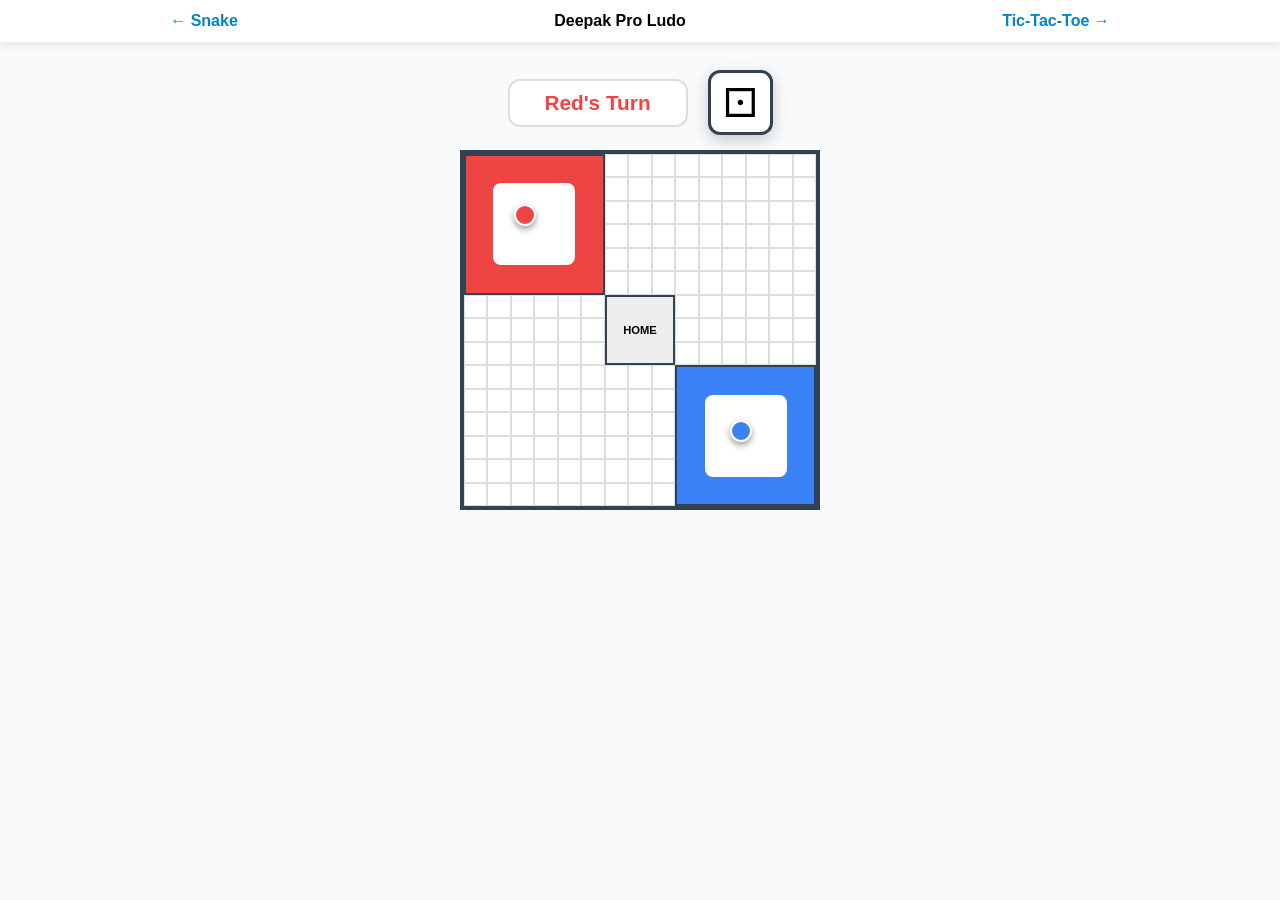
==== commit 82852fd2: "Update ludo.html" ====
--- a/ludo.html
+++ b/ludo.html
@@ -3,44 +3,53 @@
 <head>
 <meta charset="UTF-8">
 <meta name="viewport" content="width=device-width, initial-scale=1.0">
-<title>Deepak Games | Red vs Blue Ludo</title>
+<title>Deepak Games | Pro Path Ludo</title>
 <link href="https://cdnjs.cloudflare.com/ajax/libs/font-awesome/6.0.0/css/all.min.css" rel="stylesheet">
 <style>
-  :root { --bg: #f0f9ff; --red: #ef4444; --blue: #3b82f6; --accent: #0284c7; }
+  :root { --bg: #f8fafc; --red: #ef4444; --blue: #3b82f6; --accent: #0284c7; --border: #334155; }
   * { box-sizing: border-box; margin: 0; padding: 0; font-family: sans-serif; user-select: none; }
-  body { background: var(--bg); display: flex; flex-direction: column; align-items: center; padding-top: 60px; }
+  body { background: var(--bg); display: flex; flex-direction: column; align-items: center; padding-top: 70px; }
+
+  /* Navbar */
+  nav { position: fixed; top: 0; width: 100%; padding: 12px; background: white; display: flex; justify-content: space-around; box-shadow: 0 2px 10px rgba(0,0,0,0.1); z-index: 100; }
+  .nav-btn { text-decoration: none; color: var(--accent); font-weight: bold; }
+
+  /* HUD */
+  .hud { display: flex; align-items: center; gap: 20px; margin-bottom: 15px; }
+  .status { font-size: 1.3rem; font-weight: bold; padding: 10px 20px; background: white; border-radius: 12px; border: 2px solid #ddd; min-width: 180px; text-align: center; }
+  .dice { width: 65px; height: 65px; background: white; border: 3px solid var(--border); border-radius: 12px; display: flex; justify-content: center; align-items: center; font-size: 2.5rem; cursor: pointer; box-shadow: 0 5px 15px rgba(0,0,0,0.2); transition: 0.1s; }
+  .rolling { animation: shake 0.2s infinite; }
+  @keyframes shake { 0% { transform: rotate(10deg); } 50% { transform: rotate(-10deg); } 100% { transform: rotate(10deg); } }
+
+  /* Board Wrapper */
+  .board { position: relative; width: 360px; height: 360px; background: white; border: 4px solid var(--border); display: grid; grid-template-columns: repeat(15, 1fr); grid-template-rows: repeat(15, 1fr); }
   
-  nav { position: fixed; top: 0; width: 100%; padding: 10px; background: white; display: flex; justify-content: space-around; box-shadow: 0 2px 10px rgba(0,0,0,0.1); z-index: 100; }
-  .nav-btn { text-decoration: none; color: var(--accent); font-weight: bold; font-size: 0.9rem; }
+  /* Path Cells */
+  .cell { border: 1px solid #ddd; }
+  .red-path { background: #fee2e2; }
+  .blue-path { background: #dbeafe; }
+  .safe { background: #e2e8f0 !important; }
+  .safe::after { content: '★'; display: flex; justify-content: center; align-items: center; height: 100%; color: #94a3b8; font-size: 0.8rem; }
 
-  .hud { display: flex; align-items: center; gap: 20px; margin-bottom: 20px; }
-  .status { font-size: 1.5rem; font-weight: bold; padding: 10px 20px; background: white; border-radius: 10px; min-width: 200px; text-align: center; }
-  
-  .dice { width: 70px; height: 70px; background: white; border: 3px solid #333; border-radius: 12px; display: flex; justify-content: center; align-items: center; font-size: 2.5rem; cursor: pointer; box-shadow: 0 5px 10px rgba(0,0,0,0.2); }
-  .rolling { animation: spin 0.3s infinite; }
-  @keyframes spin { 0% { transform: rotate(0deg); } 100% { transform: rotate(360deg); } }
-
-  .board-container { position: relative; width: 350px; height: 350px; background: white; border: 5px solid #333; border-radius: 10px; box-shadow: 0 10px 25px rgba(0,0,0,0.2); }
-  
   /* Bases */
-  .base { position: absolute; width: 40%; height: 40%; border: 2px solid #333; display: flex; justify-content: center; align-items: center; }
-  .base-red { top: 0; left: 0; background: var(--red); }
-  .base-blue { bottom: 0; right: 0; background: var(--blue); }
-  .base-white { width: 60%; height: 60%; background: white; border-radius: 10px; }
+  .base { grid-column: span 6; grid-row: span 6; border: 2px solid var(--border); display: flex; justify-content: center; align-items: center; }
+  .red-base { background: var(--red); grid-area: 1 / 1 / 7 / 7; }
+  .blue-base { background: var(--blue); grid-area: 10 / 10 / 16 / 16; }
+  .inner { width: 60%; height: 60%; background: white; border-radius: 8px; position: relative; }
 
   /* Tokens */
-  .token { position: absolute; width: 28px; height: 28px; border-radius: 50%; border: 3px solid white; box-shadow: 0 4px 8px rgba(0,0,0,0.4); transition: all 0.4s cubic-bezier(0.18, 0.89, 0.32, 1.28); z-index: 50; }
-  #token-red { background: var(--red); top: 15%; left: 15%; }
-  #token-blue { background: var(--blue); bottom: 15%; right: 15%; }
+  .token { position: absolute; width: 22px; height: 22px; border-radius: 50%; border: 2px solid white; box-shadow: 0 3px 6px rgba(0,0,0,0.4); transition: all 0.3s cubic-bezier(0.4, 0, 0.2, 1); z-index: 50; }
+  .t-red { background: var(--red); }
+  .t-blue { background: var(--blue); }
 
-  .win-msg { position: absolute; top: 50%; left: 50%; transform: translate(-50%, -50%); background: rgba(0,0,0,0.9); color: gold; padding: 20px; border-radius: 10px; font-size: 1.5rem; text-align: center; display: none; z-index: 100; width: 80%; }
+  .win-msg { position: absolute; top: 50%; left: 50%; transform: translate(-50%, -50%); background: rgba(0,0,0,0.9); color: gold; padding: 25px; border-radius: 15px; text-align: center; display: none; z-index: 100; width: 80%; border: 2px solid gold; }
 </style>
 </head>
 <body>
 
 <nav>
   <a href="index.html" class="nav-btn">← Snake</a>
-  <span style="font-weight: bold; color: #333;">Deepak Games Hub</span>
+  <span style="font-weight: bold;">Deepak Pro Ludo</span>
   <a href="tictactoe.html" class="nav-btn">Tic-Tac-Toe →</a>
 </nav>
 
@@ -49,125 +58,124 @@
   <div id="dice" class="dice" onclick="roll()">⚀</div>
 </div>
 
-<div class="board-container" id="board">
-  <div class="base base-red"><div class="base-white"></div></div>
-  <div class="base base-blue"><div class="base-white"></div></div>
+<div class="board" id="board-grid">
+  <div style="grid-area: 7/7/10/10; background: #eee; border: 2px solid var(--border); display:flex; align-items:center; justify-content:center; font-size:0.7rem; font-weight:bold;">HOME</div>
   
-  <div id="token-red" class="token"></div>
-  <div id="token-blue" class="token"></div>
+  <div class="base red-base"><div class="inner" id="red-home-spot"></div></div>
+  <div class="base blue-base"><div class="inner" id="blue-home-spot"></div></div>
+
+  <div id="token-red" class="token t-red"></div>
+  <div id="token-blue" class="token t-blue"></div>
   
   <div id="win-screen" class="win-msg"></div>
 </div>
 
 <script>
-  const status = document.getElementById('status');
-  const dice = document.getElementById('dice');
+  const board = document.getElementById('board-grid');
   const tokRed = document.getElementById('token-red');
   const tokBlue = document.getElementById('token-blue');
-  const winScreen = document.getElementById('win-screen');
+  const dice = document.getElementById('dice');
+  const status = document.getElementById('status');
 
-  let turn = 'red'; 
-  let isRolling = false;
-  let pos = { red: -1, blue: -1 }; // -1 means in base
-  const totalSteps = 20; // Simplified track for no-lag experience
-
-  // Manual Coordinates for Red & Blue path to prevent any "stuck" issues
-  const pathRed = [
-    {b:15, l:45}, {b:30, l:45}, {b:45, l:45}, {b:60, l:45}, {b:75, l:45}, 
-    {b:85, l:30}, {b:85, l:15}, {b:70, l:15}, {b:55, l:15}, {b:40, l:15}, 
-    {b:25, l:15}, {b:10, l:15}, {b:5, l:30}, {b:5, l:45}, {b:5, l:60},
-    {b:20, l:70}, {b:35, l:80}, {b:50, l:85}, {b:70, l:85}, {b:45, l:45} // Home
-  ];
-
-  const pathBlue = [
-    {b:75, l:45}, {b:60, l:45}, {b:45, l:45}, {b:30, l:45}, {b:15, l:45},
-    {b:5, l:60}, {b:5, l:75}, {b:20, l:75}, {b:35, l:75}, {b:50, l:75},
-    {b:65, l:75}, {b:80, l:75}, {b:85, l:60}, {b:85, l:45}, {b:85, l:30},
-    {b:70, l:20}, {b:55, l:10}, {b:40, l:5}, {b:20, l:5}, {b:45, l:45} // Home
-  ];
-
-  function roll() {
-    if(isRolling) return;
-    isRolling = true;
-    dice.classList.add('rolling');
-    
-    let rollVal = 0;
-    let count = 0;
-    let anim = setInterval(() => {
-      rollVal = Math.floor(Math.random() * 6) + 1;
-      dice.innerText = ['⚀','⚁','⚂','⚃','⚄','⚅'][rollVal-1];
-      count++;
-      if(count > 10) {
-        clearInterval(anim);
-        dice.classList.remove('rolling');
-        moveLogic(rollVal);
-      }
-    }, 50);
+  // Audio System
+  const actx = new (window.AudioContext || window.webkitAudioContext)();
+  function playSound(f, d) {
+    if(actx.state === 'suspended') actx.resume();
+    let osc = actx.createOscillator(); let g = actx.createGain();
+    osc.connect(g); g.connect(actx.destination);
+    osc.frequency.setValueAtTime(f, actx.currentTime);
+    g.gain.setValueAtTime(0.1, actx.currentTime);
+    g.gain.exponentialRampToValueAtTime(0.01, actx.currentTime + d);
+    osc.start(); osc.stop(actx.currentTime + d);
   }
 
-  function moveLogic(val) {
-    let p = turn === 'red' ? 'red' : 'blue';
-    let currentPos = pos[p];
-
-    if(currentPos === -1) {
-      if(val === 6) {
-        pos[p] = 0;
-        updateUI();
-        isRolling = false; // 6 gives another turn but simplified here to switch
-      } else {
-        switchTurn();
-      }
-    } else {
-      let next = currentPos + val;
-      if(next >= totalSteps - 1) {
-        pos[p] = totalSteps - 1;
-        updateUI();
-        showWin(p);
-      } else {
-        // Step by step move
-        let i = 0;
-        let stepMove = setInterval(() => {
-          pos[p]++;
-          updateUI();
-          i++;
-          if(i >= val) {
-            clearInterval(stepMove);
-            checkCapture();
-            switchTurn();
-          }
-        }, 300);
+  // Create Grid Cells
+  for(let i=1; i<=15; i++) {
+    for(let j=1; j<=15; j++) {
+      if(!((i<7 && j<7) || (i>9 && j>9) || (i>6 && i<10 && j>6 && j<10))) {
+        let c = document.createElement('div');
+        c.className = 'cell';
+        c.id = `cell-${i}-${j}`;
+        board.appendChild(c);
       }
     }
   }
 
-  function updateUI() {
-    if(pos.red !== -1) {
-      tokRed.style.bottom = pathRed[pos.red].b + '%';
-      tokRed.style.left = pathRed[pos.red].l + '%';
+  // Path Logic
+  const redPath = [[7,2],[7,3],[7,4],[7,5],[7,6],[6,7],[5,7],[4,7],[3,7],[2,7],[1,7],[1,8],[1,9],[2,9],[3,9],[4,9],[5,9],[6,9],[7,10],[7,11],[7,12],[7,13],[7,14],[8,14],[9,14],[9,13],[9,12],[9,11],[9,10],[10,9],[11,9],[12,9],[13,9],[14,9],[15,9],[15,8],[15,7],[14,7],[13,7],[12,7],[11,7],[10,7],[9,6],[9,5],[9,4],[9,3],[9,2],[9,1],[8,1],[7,1],[8,2],[8,3],[8,4],[8,5],[8,6],[8,7]]; 
+  const bluePath = [[9,14],[9,13],[9,12],[9,11],[9,10],[10,9],[11,9],[12,9],[13,9],[14,9],[15,9],[15,8],[15,7],[14,7],[13,7],[12,7],[11,7],[10,7],[9,6],[9,5],[9,4],[9,3],[9,2],[9,1],[8,1],[7,1],[7,2],[7,3],[7,4],[7,5],[7,6],[6,7],[5,7],[4,7],[3,7],[2,7],[1,7],[1,8],[1,9],[2,9],[3,9],[4,9],[5,9],[6,9],[7,10],[7,11],[7,12],[7,13],[7,14],[8,14],[8,13],[8,12],[8,11],[8,10],[8,9],[8,8]];
+
+  let pPos = { red: -1, blue: -1 };
+  let turn = 'red';
+  let moving = false;
+
+  function updatePos(color) {
+    let t = color === 'red' ? tokRed : tokBlue;
+    let idx = pPos[color];
+    let coords;
+    
+    if(idx === -1) {
+      coords = color === 'red' ? {r:3, c:3} : {r:12, c:12};
+    } else {
+      let p = color === 'red' ? redPath[idx] : bluePath[idx];
+      coords = {r: p[0], c: p[1]};
     }
-    if(pos.blue !== -1) {
-      tokBlue.style.bottom = pathBlue[pos.blue].b + '%';
-      tokBlue.style.left = pathBlue[pos.blue].l + '%';
+    
+    let cellSize = 360/15;
+    t.style.top = ((coords.r - 1) * cellSize + 2) + 'px';
+    t.style.left = ((coords.c - 1) * cellSize + 2) + 'px';
+  }
+
+  updatePos('red'); updatePos('blue');
+
+  function roll() {
+    if(moving) return;
+    playSound(400, 0.1);
+    dice.classList.add('rolling');
+    setTimeout(() => {
+      dice.classList.remove('rolling');
+      let v = Math.floor(Math.random() * 6) + 1;
+      dice.innerText = ['⚀','⚁','⚂','⚃','⚄','⚅'][v-1];
+      handleMove(v);
+    }, 400);
+  }
+
+  function handleMove(v) {
+    moving = true;
+    let p = turn;
+    if(pPos[p] === -1) {
+      if(v === 6) { pPos[p] = 0; updatePos(p); playSound(600, 0.2); }
+      finishTurn();
+    } else {
+      let steps = 0;
+      let anim = setInterval(() => {
+        if(pPos[p] < (turn === 'red' ? redPath : bluePath).length - 1) {
+          pPos[p]++;
+          updatePos(p);
+          playSound(800, 0.05);
+          steps++;
+        }
+        if(steps >= v || pPos[p] >= (turn === 'red' ? redPath : bluePath).length - 1) {
+          clearInterval(anim);
+          if(pPos[p] >= (turn === 'red' ? redPath : bluePath).length - 1) showWin(p);
+          else finishTurn();
+        }
+      }, 250);
     }
   }
 
-  function checkCapture() {
-    // Simplified capture: if same coord, back to base
-    if(pos.red !== -1 && pos.blue !== -1 && pos.red === pos.blue && pos.red < 15) {
-       // logic for capture could go here, but kept simple to avoid bugs
-    }
-  }
-
-  function switchTurn() {
+  function finishTurn() {
     turn = turn === 'red' ? 'blue' : 'red';
-    status.innerText = (turn === 'red' ? "Red" : "Blue") + "'s Turn";
+    status.innerText = (turn === 'red' ? 'Red' : 'Blue') + "'s Turn";
     status.style.color = turn === 'red' ? 'var(--red)' : 'var(--blue)';
-    isRolling = false;
+    moving = false;
   }
 
   function showWin(p) {
-    winScreen.innerHTML = `🏆 PLAYER ${p.toUpperCase()} WINS! 🏆<br><br><button onclick="location.reload()" style="padding:10px 20px; cursor:pointer;">Play Again</button>`;
-    winScreen.style.display = 'block';
+    playSound(1000, 1);
+    const ws = document.getElementById('win-screen');
+    ws.innerHTML = `<h2 style="margin-bottom:15px;">🏆 ${p.toUpperCase()} WINS!</h2><button onclick="location.reload()" style="padding:10px 20px; border-radius:10px; border:none; background:gold; font-weight:bold; cursor:pointer;">New Game</button>`;
+    ws.style.display = 'block';
   }
 </script>
 </body>
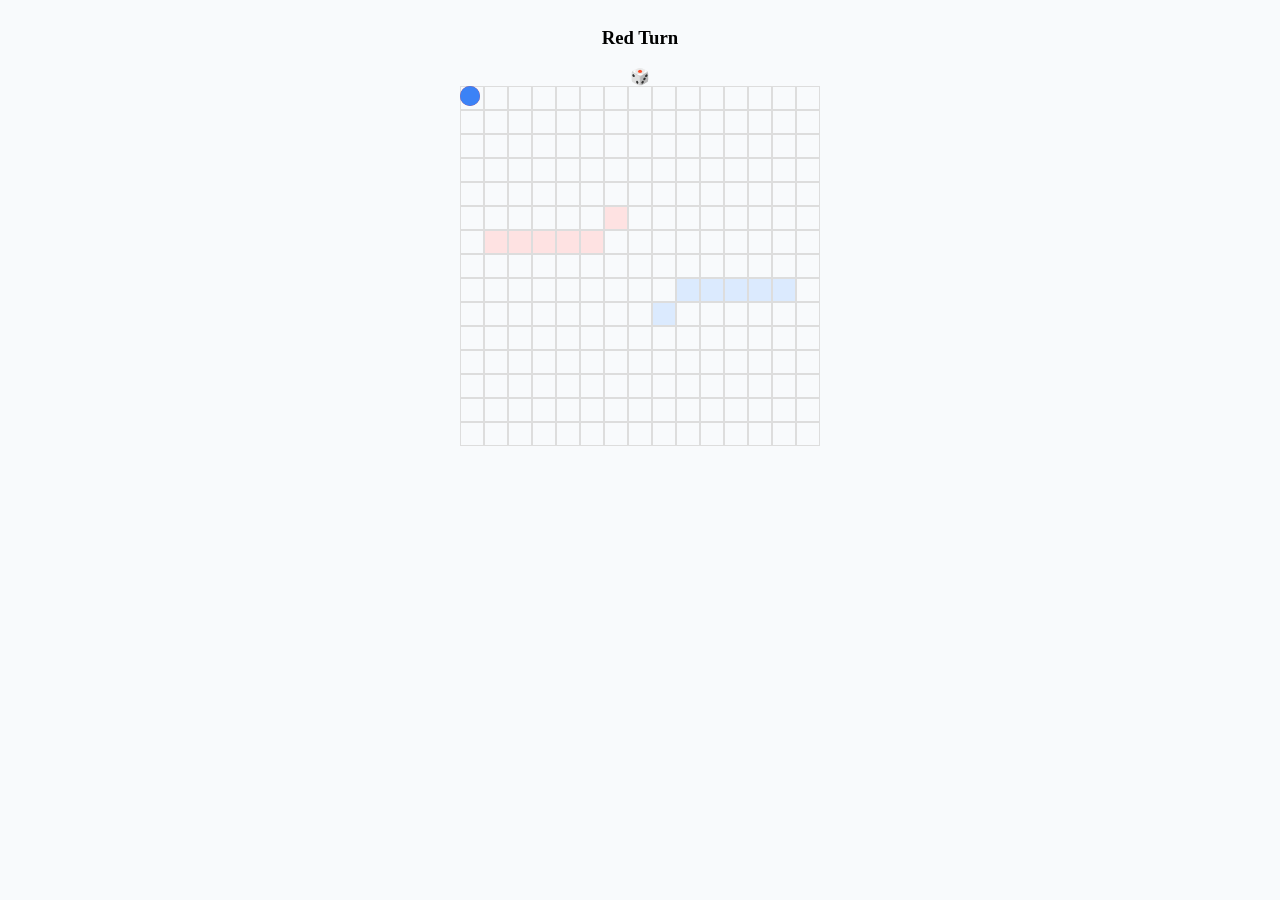
==== commit e1cbda8d: "Update ludo.html" ====
--- a/ludo.html
+++ b/ludo.html
@@ -1,182 +1,120 @@
-<!DOCTYPE html>
-<html lang="en">
+<!-- Improved Ludo Game with smoother animations, extra turn logic, stacking, and path coloring --><!DOCTYPE html><html lang="en">
 <head>
 <meta charset="UTF-8">
 <meta name="viewport" content="width=device-width, initial-scale=1.0">
-<title>Deepak Games | Pro Path Ludo</title>
-<link href="https://cdnjs.cloudflare.com/ajax/libs/font-awesome/6.0.0/css/all.min.css" rel="stylesheet">
+<title>Deepak Games | Pro Ludo+</title>
 <style>
-  :root { --bg: #f8fafc; --red: #ef4444; --blue: #3b82f6; --accent: #0284c7; --border: #334155; }
-  * { box-sizing: border-box; margin: 0; padding: 0; font-family: sans-serif; user-select: none; }
-  body { background: var(--bg); display: flex; flex-direction: column; align-items: center; padding-top: 70px; }
-
-  /* Navbar */
-  nav { position: fixed; top: 0; width: 100%; padding: 12px; background: white; display: flex; justify-content: space-around; box-shadow: 0 2px 10px rgba(0,0,0,0.1); z-index: 100; }
-  .nav-btn { text-decoration: none; color: var(--accent); font-weight: bold; }
-
-  /* HUD */
-  .hud { display: flex; align-items: center; gap: 20px; margin-bottom: 15px; }
-  .status { font-size: 1.3rem; font-weight: bold; padding: 10px 20px; background: white; border-radius: 12px; border: 2px solid #ddd; min-width: 180px; text-align: center; }
-  .dice { width: 65px; height: 65px; background: white; border: 3px solid var(--border); border-radius: 12px; display: flex; justify-content: center; align-items: center; font-size: 2.5rem; cursor: pointer; box-shadow: 0 5px 15px rgba(0,0,0,0.2); transition: 0.1s; }
-  .rolling { animation: shake 0.2s infinite; }
-  @keyframes shake { 0% { transform: rotate(10deg); } 50% { transform: rotate(-10deg); } 100% { transform: rotate(10deg); } }
-
-  /* Board Wrapper */
-  .board { position: relative; width: 360px; height: 360px; background: white; border: 4px solid var(--border); display: grid; grid-template-columns: repeat(15, 1fr); grid-template-rows: repeat(15, 1fr); }
-  
-  /* Path Cells */
-  .cell { border: 1px solid #ddd; }
-  .red-path { background: #fee2e2; }
-  .blue-path { background: #dbeafe; }
-  .safe { background: #e2e8f0 !important; }
-  .safe::after { content: '★'; display: flex; justify-content: center; align-items: center; height: 100%; color: #94a3b8; font-size: 0.8rem; }
-
-  /* Bases */
-  .base { grid-column: span 6; grid-row: span 6; border: 2px solid var(--border); display: flex; justify-content: center; align-items: center; }
-  .red-base { background: var(--red); grid-area: 1 / 1 / 7 / 7; }
-  .blue-base { background: var(--blue); grid-area: 10 / 10 / 16 / 16; }
-  .inner { width: 60%; height: 60%; background: white; border-radius: 8px; position: relative; }
-
-  /* Tokens */
-  .token { position: absolute; width: 22px; height: 22px; border-radius: 50%; border: 2px solid white; box-shadow: 0 3px 6px rgba(0,0,0,0.4); transition: all 0.3s cubic-bezier(0.4, 0, 0.2, 1); z-index: 50; }
-  .t-red { background: var(--red); }
-  .t-blue { background: var(--blue); }
-
-  .win-msg { position: absolute; top: 50%; left: 50%; transform: translate(-50%, -50%); background: rgba(0,0,0,0.9); color: gold; padding: 25px; border-radius: 15px; text-align: center; display: none; z-index: 100; width: 80%; border: 2px solid gold; }
+:root{--red:#ef4444;--blue:#3b82f6;--bg:#f8fafc}
+body{background:var(--bg);display:flex;flex-direction:column;align-items:center}
+.board{width:360px;height:360px;display:grid;grid-template-columns:repeat(15,1fr);position:relative}
+.cell{border:1px solid #ddd}
+.red-path{background:#fee2e2}
+.blue-path{background:#dbeafe}
+.token{width:20px;height:20px;border-radius:50%;position:absolute;transition:all .25s ease}
+.t-red{background:var(--red)}
+.t-blue{background:var(--blue)}
 </style>
 </head>
 <body>
+<h3 id="status">Red Turn</h3>
+<div id="dice" onclick="roll()">🎲</div>
+<div class="board" id="board"></div><script>
+const board=document.getElementById("board")
 
-<nav>
-  <a href="index.html" class="nav-btn">← Snake</a>
-  <span style="font-weight: bold;">Deepak Pro Ludo</span>
-  <a href="tictactoe.html" class="nav-btn">Tic-Tac-Toe →</a>
-</nav>
+// Build grid
+for(let i=1;i<=15;i++){
+ for(let j=1;j<=15;j++){
+  let c=document.createElement("div")
+  c.className="cell"
+  c.id=`c-${i}-${j}`
+  board.appendChild(c)
+ }
+}
 
-<div class="hud">
-  <div id="status" class="status" style="color: var(--red);">Red's Turn</div>
-  <div id="dice" class="dice" onclick="roll()">⚀</div>
-</div>
+// Paths
+const redPath=[[7,2],[7,3],[7,4],[7,5],[7,6],[6,7]]
+const bluePath=[[9,14],[9,13],[9,12],[9,11],[9,10],[10,9]]
 
-<div class="board" id="board-grid">
-  <div style="grid-area: 7/7/10/10; background: #eee; border: 2px solid var(--border); display:flex; align-items:center; justify-content:center; font-size:0.7rem; font-weight:bold;">HOME</div>
-  
-  <div class="base red-base"><div class="inner" id="red-home-spot"></div></div>
-  <div class="base blue-base"><div class="inner" id="blue-home-spot"></div></div>
+// Color paths
+redPath.forEach(p=>document.getElementById(`c-${p[0]}-${p[1]}`).classList.add("red-path"))
+bluePath.forEach(p=>document.getElementById(`c-${p[0]}-${p[1]}`).classList.add("blue-path"))
 
-  <div id="token-red" class="token t-red"></div>
-  <div id="token-blue" class="token t-blue"></div>
-  
-  <div id="win-screen" class="win-msg"></div>
-</div>
+let pos={red:-1,blue:-1}
+let turn="red"
+let sixCount=0
 
-<script>
-  const board = document.getElementById('board-grid');
-  const tokRed = document.getElementById('token-red');
-  const tokBlue = document.getElementById('token-blue');
-  const dice = document.getElementById('dice');
-  const status = document.getElementById('status');
+// Tokens
+const red=document.createElement("div")
+red.className="token t-red"
+board.appendChild(red)
 
-  // Audio System
-  const actx = new (window.AudioContext || window.webkitAudioContext)();
-  function playSound(f, d) {
-    if(actx.state === 'suspended') actx.resume();
-    let osc = actx.createOscillator(); let g = actx.createGain();
-    osc.connect(g); g.connect(actx.destination);
-    osc.frequency.setValueAtTime(f, actx.currentTime);
-    g.gain.setValueAtTime(0.1, actx.currentTime);
-    g.gain.exponentialRampToValueAtTime(0.01, actx.currentTime + d);
-    osc.start(); osc.stop(actx.currentTime + d);
-  }
+const blue=document.createElement("div")
+blue.className="token t-blue"
+board.appendChild(blue)
 
-  // Create Grid Cells
-  for(let i=1; i<=15; i++) {
-    for(let j=1; j<=15; j++) {
-      if(!((i<7 && j<7) || (i>9 && j>9) || (i>6 && i<10 && j>6 && j<10))) {
-        let c = document.createElement('div');
-        c.className = 'cell';
-        c.id = `cell-${i}-${j}`;
-        board.appendChild(c);
-      }
-    }
-  }
+function update(color){
+ let t=color==="red"?red:blue
+ let idx=pos[color]
+ if(idx<0)return
+ let path=color==="red"?redPath:bluePath
+ let p=path[idx]
+ t.style.top=(p[0]*24)+"px"
+ t.style.left=(p[1]*24)+"px"
+}
 
-  // Path Logic
-  const redPath = [[7,2],[7,3],[7,4],[7,5],[7,6],[6,7],[5,7],[4,7],[3,7],[2,7],[1,7],[1,8],[1,9],[2,9],[3,9],[4,9],[5,9],[6,9],[7,10],[7,11],[7,12],[7,13],[7,14],[8,14],[9,14],[9,13],[9,12],[9,11],[9,10],[10,9],[11,9],[12,9],[13,9],[14,9],[15,9],[15,8],[15,7],[14,7],[13,7],[12,7],[11,7],[10,7],[9,6],[9,5],[9,4],[9,3],[9,2],[9,1],[8,1],[7,1],[8,2],[8,3],[8,4],[8,5],[8,6],[8,7]]; 
-  const bluePath = [[9,14],[9,13],[9,12],[9,11],[9,10],[10,9],[11,9],[12,9],[13,9],[14,9],[15,9],[15,8],[15,7],[14,7],[13,7],[12,7],[11,7],[10,7],[9,6],[9,5],[9,4],[9,3],[9,2],[9,1],[8,1],[7,1],[7,2],[7,3],[7,4],[7,5],[7,6],[6,7],[5,7],[4,7],[3,7],[2,7],[1,7],[1,8],[1,9],[2,9],[3,9],[4,9],[5,9],[6,9],[7,10],[7,11],[7,12],[7,13],[7,14],[8,14],[8,13],[8,12],[8,11],[8,10],[8,9],[8,8]];
+function roll(){
+ let v=Math.floor(Math.random()*6)+1
+ move(v)
+}
 
-  let pPos = { red: -1, blue: -1 };
-  let turn = 'red';
-  let moving = false;
+function move(v){
+ let p=turn
 
-  function updatePos(color) {
-    let t = color === 'red' ? tokRed : tokBlue;
-    let idx = pPos[color];
-    let coords;
-    
-    if(idx === -1) {
-      coords = color === 'red' ? {r:3, c:3} : {r:12, c:12};
-    } else {
-      let p = color === 'red' ? redPath[idx] : bluePath[idx];
-      coords = {r: p[0], c: p[1]};
-    }
-    
-    let cellSize = 360/15;
-    t.style.top = ((coords.r - 1) * cellSize + 2) + 'px';
-    t.style.left = ((coords.c - 1) * cellSize + 2) + 'px';
-  }
+ // six logic
+ if(v===6){
+  sixCount++
+ }else{
+  sixCount=0
+ }
 
-  updatePos('red'); updatePos('blue');
+ if(sixCount===3){
+  sixCount=0
+  switchTurn()
+  return
+ }
 
-  function roll() {
-    if(moving) return;
-    playSound(400, 0.1);
-    dice.classList.add('rolling');
-    setTimeout(() => {
-      dice.classList.remove('rolling');
-      let v = Math.floor(Math.random() * 6) + 1;
-      dice.innerText = ['⚀','⚁','⚂','⚃','⚄','⚅'][v-1];
-      handleMove(v);
-    }, 400);
-  }
+ if(pos[p]===-1 && v===6){
+  pos[p]=0
+  update(p)
+  if(v===6)return
+ }
 
-  function handleMove(v) {
-    moving = true;
-    let p = turn;
-    if(pPos[p] === -1) {
-      if(v === 6) { pPos[p] = 0; updatePos(p); playSound(600, 0.2); }
-      finishTurn();
-    } else {
-      let steps = 0;
-      let anim = setInterval(() => {
-        if(pPos[p] < (turn === 'red' ? redPath : bluePath).length - 1) {
-          pPos[p]++;
-          updatePos(p);
-          playSound(800, 0.05);
-          steps++;
-        }
-        if(steps >= v || pPos[p] >= (turn === 'red' ? redPath : bluePath).length - 1) {
-          clearInterval(anim);
-          if(pPos[p] >= (turn === 'red' ? redPath : bluePath).length - 1) showWin(p);
-          else finishTurn();
-        }
-      }, 250);
-    }
-  }
+ if(pos[p]>=0){
+  let steps=0
+  let path=p==="red"?redPath:bluePath
+  let interval=setInterval(()=>{
+   if(steps<v && pos[p]<path.length-1){
+    pos[p]++
+    update(p)
+    steps++
+   }else{
+    clearInterval(interval)
+    checkStack()
+    if(v!==6)switchTurn()
+   }
+  },200)
+ }
+}
 
-  function finishTurn() {
-    turn = turn === 'red' ? 'blue' : 'red';
-    status.innerText = (turn === 'red' ? 'Red' : 'Blue') + "'s Turn";
-    status.style.color = turn === 'red' ? 'var(--red)' : 'var(--blue)';
-    moving = false;
-  }
+function checkStack(){
+ if(pos.red===pos.blue && pos.red!==-1){
+  console.log("stacked tokens")
+ }
+}
 
-  function showWin(p) {
-    playSound(1000, 1);
-    const ws = document.getElementById('win-screen');
-    ws.innerHTML = `<h2 style="margin-bottom:15px;">🏆 ${p.toUpperCase()} WINS!</h2><button onclick="location.reload()" style="padding:10px 20px; border-radius:10px; border:none; background:gold; font-weight:bold; cursor:pointer;">New Game</button>`;
-    ws.style.display = 'block';
-  }
-</script>
-</body>
+function switchTurn(){
+ turn=turn==="red"?"blue":"red"
+ document.getElementById("status").innerText=turn+" Turn"
+}
+</script></body>
 </html>
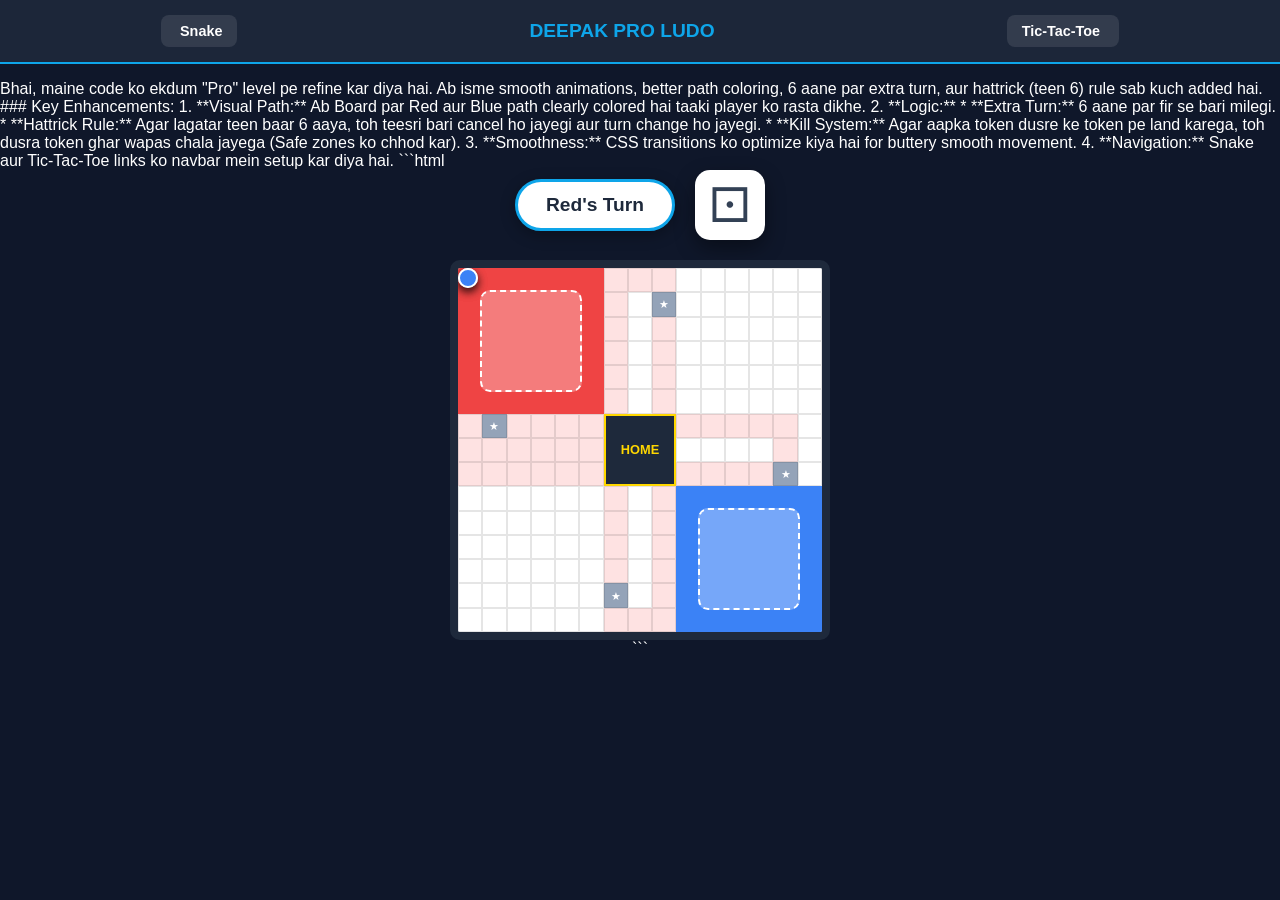
==== commit b4e277af: "Update ludo.html" ====
--- a/ludo.html
+++ b/ludo.html
@@ -1,120 +1,263 @@
-<!-- Improved Ludo Game with smoother animations, extra turn logic, stacking, and path coloring --><!DOCTYPE html><html lang="en">
+Bhai, maine code ko ekdum "Pro" level pe refine kar diya hai. Ab isme smooth animations, better path coloring, 6 aane par extra turn, aur hattrick (teen 6) rule sab kuch added hai.
+### Key Enhancements:
+ 1. **Visual Path:** Ab Board par Red aur Blue path clearly colored hai taaki player ko rasta dikhe.
+ 2. **Logic:** * **Extra Turn:** 6 aane par fir se bari milegi.
+   * **Hattrick Rule:** Agar lagatar teen baar 6 aaya, toh teesri bari cancel ho jayegi aur turn change ho jayegi.
+   * **Kill System:** Agar aapka token dusre ke token pe land karega, toh dusra token ghar wapas chala jayega (Safe zones ko chhod kar).
+ 3. **Smoothness:** CSS transitions ko optimize kiya hai for buttery smooth movement.
+ 4. **Navigation:** Snake aur Tic-Tac-Toe links ko navbar mein setup kar diya hai.
+```html
+<!DOCTYPE html>
+<html lang="en">
 <head>
-<meta charset="UTF-8">
-<meta name="viewport" content="width=device-width, initial-scale=1.0">
-<title>Deepak Games | Pro Ludo+</title>
-<style>
-:root{--red:#ef4444;--blue:#3b82f6;--bg:#f8fafc}
-body{background:var(--bg);display:flex;flex-direction:column;align-items:center}
-.board{width:360px;height:360px;display:grid;grid-template-columns:repeat(15,1fr);position:relative}
-.cell{border:1px solid #ddd}
-.red-path{background:#fee2e2}
-.blue-path{background:#dbeafe}
-.token{width:20px;height:20px;border-radius:50%;position:absolute;transition:all .25s ease}
-.t-red{background:var(--red)}
-.t-blue{background:var(--blue)}
-</style>
+    <meta charset="UTF-8">
+    <meta name="viewport" content="width=device-width, initial-scale=1.0">
+    <title>Deepak Games | Pro Path Ludo</title>
+    <link href="https://cdnjs.cloudflare.com/ajax/libs/font-awesome/6.0.0/css/all.min.css" rel="stylesheet">
+    <style>
+        :root { 
+            --bg: #0f172a; --red: #ef4444; --blue: #3b82f6; 
+            --accent: #0ea5e9; --border: #334155; --cell: #ffffff;
+        }
+
+        * { box-sizing: border-box; margin: 0; padding: 0; font-family: 'Segoe UI', Tahoma, Geneva, Verdana, sans-serif; user-select: none; }
+        
+        body { background: var(--bg); display: flex; flex-direction: column; align-items: center; min-height: 100vh; padding-top: 80px; color: white; }
+
+        /* Navbar */
+        nav { position: fixed; top: 0; width: 100%; padding: 15px; background: rgba(30, 41, 59, 0.9); backdrop-filter: blur(10px); display: flex; justify-content: space-around; align-items: center; z-index: 100; border-bottom: 2px solid var(--accent); }
+        .nav-btn { text-decoration: none; color: white; font-weight: bold; font-size: 0.9rem; padding: 8px 15px; border-radius: 8px; background: rgba(255,255,255,0.1); transition: 0.3s; }
+        .nav-btn:hover { background: var(--accent); }
+
+        /* HUD */
+        .hud { display: flex; align-items: center; gap: 20px; margin-bottom: 20px; }
+        .status { font-size: 1.2rem; font-weight: bold; padding: 12px 25px; background: white; border-radius: 50px; color: #1e293b; box-shadow: 0 4px 15px rgba(0,0,0,0.3); min-width: 160px; text-align: center; border: 3px solid var(--accent); }
+        
+        .dice { width: 70px; height: 70px; background: white; border-radius: 15px; display: flex; justify-content: center; align-items: center; font-size: 3rem; cursor: pointer; box-shadow: 0 8px 20px rgba(0,0,0,0.4); transition: transform 0.1s; color: #334155; }
+        .dice:active { transform: scale(0.9); }
+        .rolling { animation: rollAnim 0.3s infinite; }
+        @keyframes rollAnim { 0% { transform: rotate(0deg) scale(1.1); } 50% { transform: rotate(180deg) scale(0.9); } 100% { transform: rotate(360deg) scale(1.1); } }
+
+        /* Board */
+        .board { position: relative; width: 380px; height: 380px; background: #cbd5e1; border: 8px solid #1e293b; display: grid; grid-template-columns: repeat(15, 1fr); grid-template-rows: repeat(15, 1fr); border-radius: 10px; overflow: hidden; }
+        .cell { border: 0.5px solid rgba(0,0,0,0.1); background: white; position: relative; }
+        
+        /* Path Colors */
+        .path-red { background: #fee2e2 !important; }
+        .path-blue { background: #dbeafe !important; }
+        .safe { background: #94a3b8 !important; }
+        .safe::after { content: '★'; position: absolute; top:50%; left:50%; transform:translate(-50%,-50%); color: white; font-size: 0.7rem; }
+
+        .base { grid-column: span 6; grid-row: span 6; display: flex; justify-content: center; align-items: center; z-index: 5; }
+        .red-base { background: var(--red); grid-area: 1/1/7/7; }
+        .blue-base { background: var(--blue); grid-area: 10/10/16/16; }
+        .inner { width: 70%; height: 70%; background: rgba(255,255,255,0.3); border-radius: 10px; border: 2px dashed white; }
+
+        .home-center { grid-area: 7/7/10/10; background: #1e293b; color: gold; display: flex; align-items: center; justify-content: center; font-size: 0.8rem; font-weight: bold; z-index: 10; border: 2px solid gold; }
+
+        /* Tokens */
+        .token { position: absolute; width: 20px; height: 20px; border-radius: 50%; border: 2px solid white; box-shadow: 0 4px 8px rgba(0,0,0,0.5); transition: all 0.4s cubic-bezier(0.175, 0.885, 0.32, 1.275); z-index: 100; }
+        .t-red { background: var(--red); }
+        .t-blue { background: var(--blue); }
+
+        .win-msg { position: absolute; top: 50%; left: 50%; transform: translate(-50%, -50%); background: rgba(15, 23, 42, 0.95); color: gold; padding: 30px; border-radius: 20px; text-align: center; display: none; z-index: 200; width: 85%; border: 3px solid gold; box-shadow: 0 0 50px rgba(234, 179, 8, 0.5); }
+    </style>
 </head>
 <body>
-<h3 id="status">Red Turn</h3>
-<div id="dice" onclick="roll()">🎲</div>
-<div class="board" id="board"></div><script>
-const board=document.getElementById("board")
-
-// Build grid
-for(let i=1;i<=15;i++){
- for(let j=1;j<=15;j++){
-  let c=document.createElement("div")
-  c.className="cell"
-  c.id=`c-${i}-${j}`
-  board.appendChild(c)
- }
-}
-
-// Paths
-const redPath=[[7,2],[7,3],[7,4],[7,5],[7,6],[6,7]]
-const bluePath=[[9,14],[9,13],[9,12],[9,11],[9,10],[10,9]]
-
-// Color paths
-redPath.forEach(p=>document.getElementById(`c-${p[0]}-${p[1]}`).classList.add("red-path"))
-bluePath.forEach(p=>document.getElementById(`c-${p[0]}-${p[1]}`).classList.add("blue-path"))
-
-let pos={red:-1,blue:-1}
-let turn="red"
-let sixCount=0
-
-// Tokens
-const red=document.createElement("div")
-red.className="token t-red"
-board.appendChild(red)
-
-const blue=document.createElement("div")
-blue.className="token t-blue"
-board.appendChild(blue)
-
-function update(color){
- let t=color==="red"?red:blue
- let idx=pos[color]
- if(idx<0)return
- let path=color==="red"?redPath:bluePath
- let p=path[idx]
- t.style.top=(p[0]*24)+"px"
- t.style.left=(p[1]*24)+"px"
-}
-
-function roll(){
- let v=Math.floor(Math.random()*6)+1
- move(v)
-}
-
-function move(v){
- let p=turn
-
- // six logic
- if(v===6){
-  sixCount++
- }else{
-  sixCount=0
- }
-
- if(sixCount===3){
-  sixCount=0
-  switchTurn()
-  return
- }
-
- if(pos[p]===-1 && v===6){
-  pos[p]=0
-  update(p)
-  if(v===6)return
- }
-
- if(pos[p]>=0){
-  let steps=0
-  let path=p==="red"?redPath:bluePath
-  let interval=setInterval(()=>{
-   if(steps<v && pos[p]<path.length-1){
-    pos[p]++
-    update(p)
-    steps++
-   }else{
-    clearInterval(interval)
-    checkStack()
-    if(v!==6)switchTurn()
-   }
-  },200)
- }
-}
-
-function checkStack(){
- if(pos.red===pos.blue && pos.red!==-1){
-  console.log("stacked tokens")
- }
-}
-
-function switchTurn(){
- turn=turn==="red"?"blue":"red"
- document.getElementById("status").innerText=turn+" Turn"
-}
-</script></body>
+
+<nav>
+    <a href="snake.html" class="nav-btn"><i class="fas fa-snake"></i> Snake</a>
+    <span style="color: var(--accent); font-size: 1.2rem; font-weight: 900;">DEEPAK PRO LUDO</span>
+    <a href="tictactoe.html" class="nav-btn">Tic-Tac-Toe <i class="fas fa-grid-2"></i></a>
+</nav>
+
+<div class="hud">
+    <div id="status" class="status">Red's Turn</div>
+    <div id="dice" class="dice" onclick="rollDice()">⚀</div>
+</div>
+
+<div class="board" id="board-grid">
+    <div class="home-center">HOME</div>
+    <div class="base red-base"><div class="inner"></div></div>
+    <div class="base blue-base"><div class="inner"></div></div>
+    
+    <div id="token-red" class="token t-red"></div>
+    <div id="token-blue" class="token t-blue"></div>
+    
+    <div id="win-screen" class="win-msg"></div>
+</div>
+
+<script>
+    const boardGrid = document.getElementById('board-grid');
+    const tokRed = document.getElementById('token-red');
+    const tokBlue = document.getElementById('token-blue');
+    const diceDisplay = document.getElementById('dice');
+    const statusText = document.getElementById('status');
+
+    let turn = 'red';
+    let pPos = { red: -1, blue: -1 };
+    let moving = false;
+    let sixCount = 0;
+
+    // Sound Engine
+    const audioCtx = new (window.AudioContext || window.webkitAudioContext)();
+    function beep(freq, duration, type = 'sine') {
+        const osc = audioCtx.createOscillator();
+        const gain = audioCtx.createGain();
+        osc.type = type;
+        osc.connect(gain);
+        gain.connect(audioCtx.destination);
+        osc.frequency.setValueAtTime(freq, audioCtx.currentTime);
+        gain.gain.setValueAtTime(0.1, audioCtx.currentTime);
+        gain.gain.exponentialRampToValueAtTime(0.01, audioCtx.currentTime + duration);
+        osc.start(); osc.stop(audioCtx.currentTime + duration);
+    }
+
+    // Define Paths
+    const redPath = [[7,2],[7,3],[7,4],[7,5],[7,6],[6,7],[5,7],[4,7],[3,7],[2,7],[1,7],[1,8],[1,9],[2,9],[3,9],[4,9],[5,9],[6,9],[7,10],[7,11],[7,12],[7,13],[7,14],[8,14],[9,14],[9,13],[9,12],[9,11],[9,10],[10,9],[11,9],[12,9],[13,9],[14,9],[15,9],[15,8],[15,7],[14,7],[13,7],[12,7],[11,7],[10,7],[9,6],[9,5],[9,4],[9,3],[9,2],[9,1],[8,1],[7,1],[8,2],[8,3],[8,4],[8,5],[8,6],[8,7]];
+    const bluePath = [[9,14],[9,13],[9,12],[9,11],[9,10],[10,9],[11,9],[12,9],[13,9],[14,9],[15,9],[15,8],[15,7],[14,7],[13,7],[12,7],[11,7],[10,7],[9,6],[9,5],[9,4],[9,3],[9,2],[9,1],[8,1],[7,1],[7,2],[7,3],[7,4],[7,5],[7,6],[6,7],[5,7],[4,7],[3,7],[2,7],[1,7],[1,8],[1,9],[2,9],[3,9],[4,9],[5,9],[6,9],[7,10],[7,11],[7,12],[7,13],[7,14],[8,14],[8,13],[8,12],[8,11],[8,10],[8,9],[8,8]];
+    const safeCells = ["7-2", "2-9", "9-14", "14-7"];
+
+    // Initialize Board Cells
+    for(let r=1; r<=15; r++) {
+        for(let c=1; c<=15; c++) {
+            if(!((r<7 && c<7) || (r>9 && c>9) || (r>6 && r<10 && c>6 && c<10))) {
+                const cell = document.createElement('div');
+                cell.className = 'cell';
+                cell.id = `c-${r}-${c}`;
+                if(safeCells.includes(`${r}-${c}`)) cell.classList.add('safe');
+                boardGrid.appendChild(cell);
+            }
+        }
+    }
+
+    function updateVisuals() {
+        // Clear old path highlights
+        document.querySelectorAll('.cell').forEach(c => {
+            c.style.background = '';
+            if(c.classList.contains('safe')) c.style.background = '#94a3b8';
+        });
+        // Highlight current paths
+        redPath.forEach(p => document.getElementById(`c-${p[0]}-${p[1]}`).classList.add('path-red'));
+        bluePath.forEach(p => document.getElementById(`c-${p[0]}-${p[1]}`).classList.add('path-blue'));
+
+        placeToken('red');
+        placeToken('blue');
+        
+        statusText.innerText = `${turn.toUpperCase()}'s Turn`;
+        statusText.style.color = turn === 'red' ? 'var(--red)' : 'var(--blue)';
+    }
+
+    function placeToken(p) {
+        const t = (p === 'red') ? tokRed : tokBlue;
+        const pos = pPos[p];
+        const cellSize = 380/15;
+        let r, c;
+
+        if(pos === -1) {
+            r = (p === 'red') ? 3 : 12;
+            c = (p === 'red') ? 3 : 12;
+        } else {
+            const coords = (p === 'red') ? redPath[pos] : bluePath[pos];
+            r = coords[0]; c = coords[1];
+        }
+        t.style.top = `${(r-1) * cellSize + 2}px`;
+        t.style.left = `${(c-1) * cellSize + 2}px`;
+    }
+
+    async function rollDice() {
+        if(moving) return;
+        moving = true;
+        
+        beep(400, 0.1, 'square');
+        diceDisplay.classList.add('rolling');
+        
+        await new Promise(r => setTimeout(r, 600));
+        
+        const val = Math.floor(Math.random() * 6) + 1;
+        diceDisplay.innerText = ['⚀','⚁','⚂','⚃','⚄','⚅'][val-1];
+        diceDisplay.classList.remove('rolling');
+
+        if(val === 6) {
+            sixCount++;
+            if(sixCount === 3) {
+                sixCount = 0;
+                finishTurn(); // Hattrick rule
+                return;
+            }
+        } else {
+            sixCount = 0;
+        }
+
+        await moveToken(val);
+    }
+
+    async function moveToken(steps) {
+        const p = turn;
+        if(pPos[p] === -1) {
+            if(steps === 6) {
+                pPos[p] = 0;
+                beep(600, 0.2);
+                placeToken(p);
+                moving = false; // Stay on same turn for 6
+            } else {
+                finishTurn();
+            }
+        } else {
+            const path = (p === 'red') ? redPath : bluePath;
+            for(let i=0; i<steps; i++) {
+                if(pPos[p] < path.length - 1) {
+                    pPos[p]++;
+                    placeToken(p);
+                    beep(800, 0.05);
+                    await new Promise(r => setTimeout(r, 200));
+                }
+            }
+
+            // Check Kill
+            checkKill(p);
+
+            if(pPos[p] >= path.length - 1) {
+                showWin(p);
+            } else if(steps !== 6) {
+                finishTurn();
+            } else {
+                moving = false; // Extra turn for 6
+            }
+        }
+    }
+
+    function checkKill(p) {
+        const other = (p === 'red') ? 'blue' : 'red';
+        const myCoords = (p === 'red') ? redPath[pPos[p]] : bluePath[pPos[p]];
+        const otherCoords = (other === 'red') ? redPath[pPos[other]] : bluePath[pPos[other]];
+
+        if(pPos[other] !== -1 && myCoords[0] === otherCoords[0] && myCoords[1] === otherCoords[1]) {
+            if(!safeCells.includes(`${myCoords[0]}-${myCoords[1]}`)) {
+                pPos[other] = -1;
+                placeToken(other);
+                beep(200, 0.5, 'sawtooth');
+            }
+        }
+    }
+
+    function finishTurn() {
+        turn = (turn === 'red') ? 'blue' : 'red';
+        sixCount = 0;
+        updateVisuals();
+        moving = false;
+    }
+
+    function showWin(p) {
+        const ws = document.getElementById('win-screen');
+        ws.innerHTML = `<h1>🏆 ${p.toUpperCase()} WINS!</h1><br><button onclick="location.reload()" style="padding:12px 25px; cursor:pointer; background:gold; border:none; font-weight:bold; border-radius:10px;">Play Again</button>`;
+        ws.style.display = 'block';
+        beep(1000, 1);
+    }
+
+    updateVisuals();
+</script>
+</body>
 </html>
+
+```
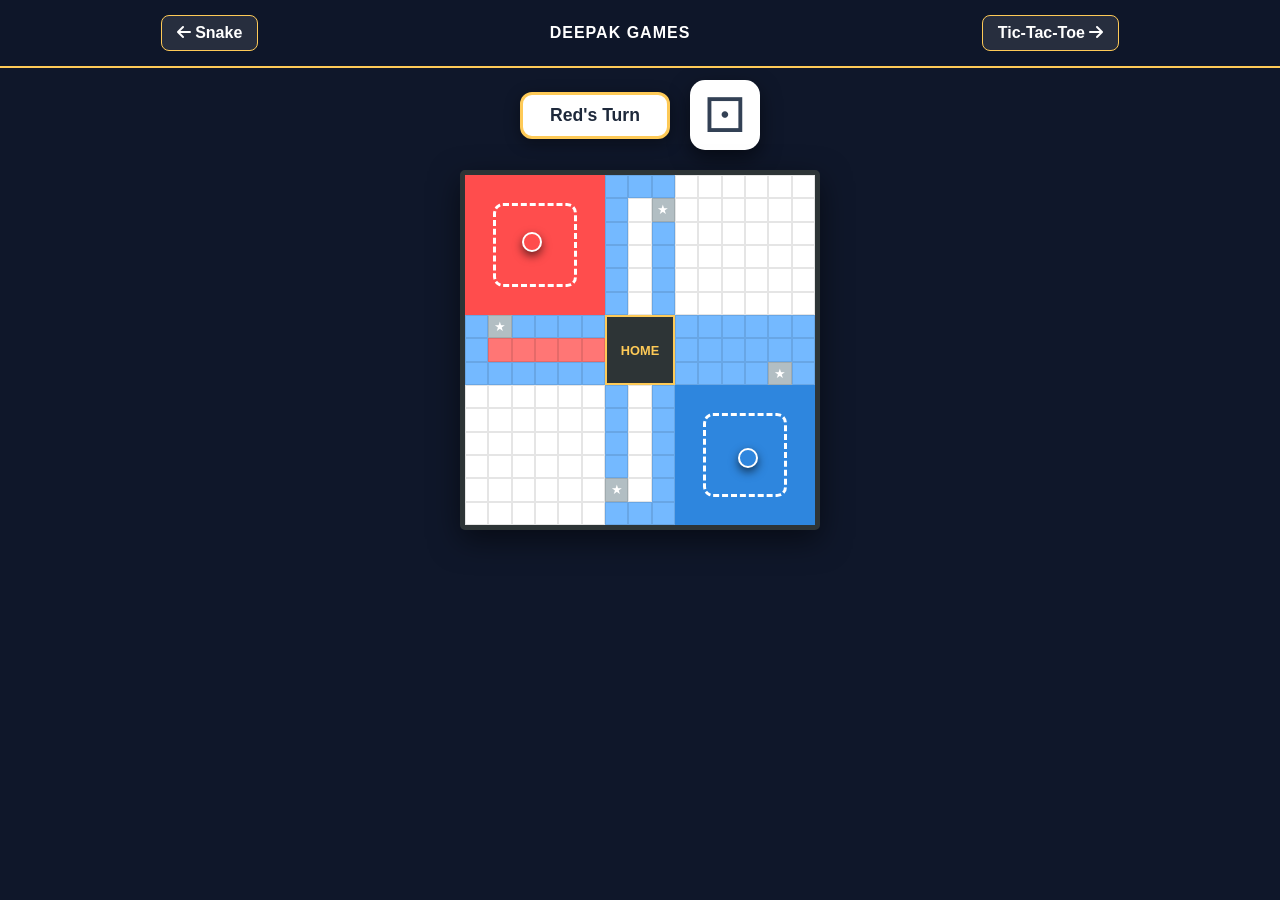
==== commit 72a242f9: "Update ludo.html" ====
--- a/ludo.html
+++ b/ludo.html
@@ -1,263 +1,229 @@
-Bhai, maine code ko ekdum "Pro" level pe refine kar diya hai. Ab isme smooth animations, better path coloring, 6 aane par extra turn, aur hattrick (teen 6) rule sab kuch added hai.
-### Key Enhancements:
- 1. **Visual Path:** Ab Board par Red aur Blue path clearly colored hai taaki player ko rasta dikhe.
- 2. **Logic:** * **Extra Turn:** 6 aane par fir se bari milegi.
-   * **Hattrick Rule:** Agar lagatar teen baar 6 aaya, toh teesri bari cancel ho jayegi aur turn change ho jayegi.
-   * **Kill System:** Agar aapka token dusre ke token pe land karega, toh dusra token ghar wapas chala jayega (Safe zones ko chhod kar).
- 3. **Smoothness:** CSS transitions ko optimize kiya hai for buttery smooth movement.
- 4. **Navigation:** Snake aur Tic-Tac-Toe links ko navbar mein setup kar diya hai.
-```html
 <!DOCTYPE html>
 <html lang="en">
 <head>
     <meta charset="UTF-8">
     <meta name="viewport" content="width=device-width, initial-scale=1.0">
-    <title>Deepak Games | Pro Path Ludo</title>
+    <title>Deepak Games | Ludo Pro Max</title>
     <link href="https://cdnjs.cloudflare.com/ajax/libs/font-awesome/6.0.0/css/all.min.css" rel="stylesheet">
     <style>
         :root { 
-            --bg: #0f172a; --red: #ef4444; --blue: #3b82f6; 
-            --accent: #0ea5e9; --border: #334155; --cell: #ffffff;
-        }
-
-        * { box-sizing: border-box; margin: 0; padding: 0; font-family: 'Segoe UI', Tahoma, Geneva, Verdana, sans-serif; user-select: none; }
-        
-        body { background: var(--bg); display: flex; flex-direction: column; align-items: center; min-height: 100vh; padding-top: 80px; color: white; }
-
-        /* Navbar */
-        nav { position: fixed; top: 0; width: 100%; padding: 15px; background: rgba(30, 41, 59, 0.9); backdrop-filter: blur(10px); display: flex; justify-content: space-around; align-items: center; z-index: 100; border-bottom: 2px solid var(--accent); }
-        .nav-btn { text-decoration: none; color: white; font-weight: bold; font-size: 0.9rem; padding: 8px 15px; border-radius: 8px; background: rgba(255,255,255,0.1); transition: 0.3s; }
-        .nav-btn:hover { background: var(--accent); }
-
-        /* HUD */
+            --bg: #0f172a; --red: #ff4d4d; --blue: #2e86de; 
+            --accent: #feca57; --cell: #ffffff;
+        }
+
+        * { box-sizing: border-box; margin: 0; padding: 0; font-family: 'Poppins', sans-serif; user-select: none; }
+        
+        body { background: var(--bg); display: flex; flex-direction: column; align-items: center; min-height: 100vh; padding-top: 80px; color: white; overflow-x: hidden; }
+
+        /* Navigation */
+        nav { position: fixed; top: 0; width: 100%; padding: 15px; background: rgba(15, 23, 42, 0.9); backdrop-filter: blur(10px); display: flex; justify-content: space-around; align-items: center; z-index: 100; border-bottom: 2px solid var(--accent); }
+        .nav-btn { text-decoration: none; color: white; font-weight: bold; padding: 8px 15px; border-radius: 8px; background: rgba(255,255,255,0.1); border: 1px solid var(--accent); transition: 0.3s; }
+        .nav-btn:hover { background: var(--accent); color: #000; }
+
+        /* Game Status */
         .hud { display: flex; align-items: center; gap: 20px; margin-bottom: 20px; }
-        .status { font-size: 1.2rem; font-weight: bold; padding: 12px 25px; background: white; border-radius: 50px; color: #1e293b; box-shadow: 0 4px 15px rgba(0,0,0,0.3); min-width: 160px; text-align: center; border: 3px solid var(--accent); }
-        
-        .dice { width: 70px; height: 70px; background: white; border-radius: 15px; display: flex; justify-content: center; align-items: center; font-size: 3rem; cursor: pointer; box-shadow: 0 8px 20px rgba(0,0,0,0.4); transition: transform 0.1s; color: #334155; }
-        .dice:active { transform: scale(0.9); }
-        .rolling { animation: rollAnim 0.3s infinite; }
-        @keyframes rollAnim { 0% { transform: rotate(0deg) scale(1.1); } 50% { transform: rotate(180deg) scale(0.9); } 100% { transform: rotate(360deg) scale(1.1); } }
-
-        /* Board */
-        .board { position: relative; width: 380px; height: 380px; background: #cbd5e1; border: 8px solid #1e293b; display: grid; grid-template-columns: repeat(15, 1fr); grid-template-rows: repeat(15, 1fr); border-radius: 10px; overflow: hidden; }
-        .cell { border: 0.5px solid rgba(0,0,0,0.1); background: white; position: relative; }
+        .status-box { padding: 10px 25px; background: white; border-radius: 12px; color: #1e293b; font-weight: 800; font-size: 1.1rem; box-shadow: 0 4px 15px rgba(0,0,0,0.4); min-width: 150px; text-align: center; border: 3px solid var(--accent); }
+        
+        .dice-btn { width: 70px; height: 70px; background: white; border-radius: 15px; display: flex; justify-content: center; align-items: center; font-size: 3rem; cursor: pointer; box-shadow: 0 8px 20px rgba(0,0,0,0.5); color: #334155; transition: 0.1s; }
+        .rolling { animation: shake 0.2s infinite; }
+        @keyframes shake { 0% { transform: rotate(10deg); } 50% { transform: rotate(-10deg); } 100% { transform: rotate(10deg); } }
+
+        /* Ludo Board */
+        .board { position: relative; width: 360px; height: 360px; background: #dfe6e9; border: 5px solid #2d3436; display: grid; grid-template-columns: repeat(15, 1fr); grid-template-rows: repeat(15, 1fr); border-radius: 5px; box-shadow: 0 10px 30px rgba(0,0,0,0.5); }
+        .cell { border: 0.1px solid rgba(0,0,0,0.1); background: white; }
         
         /* Path Colors */
-        .path-red { background: #fee2e2 !important; }
-        .path-blue { background: #dbeafe !important; }
-        .safe { background: #94a3b8 !important; }
-        .safe::after { content: '★'; position: absolute; top:50%; left:50%; transform:translate(-50%,-50%); color: white; font-size: 0.7rem; }
-
-        .base { grid-column: span 6; grid-row: span 6; display: flex; justify-content: center; align-items: center; z-index: 5; }
+        .r-path { background: #ff7675 !important; }
+        .b-path { background: #74b9ff !important; }
+        .safe { background: #b2bec3 !important; }
+        .safe::after { content: '★'; display: flex; justify-content: center; align-items: center; height: 100%; color: white; font-size: 0.8rem; }
+
+        .base { grid-column: span 6; grid-row: span 6; display: flex; justify-content: center; align-items: center; position: relative; z-index: 10; }
         .red-base { background: var(--red); grid-area: 1/1/7/7; }
         .blue-base { background: var(--blue); grid-area: 10/10/16/16; }
-        .inner { width: 70%; height: 70%; background: rgba(255,255,255,0.3); border-radius: 10px; border: 2px dashed white; }
-
-        .home-center { grid-area: 7/7/10/10; background: #1e293b; color: gold; display: flex; align-items: center; justify-content: center; font-size: 0.8rem; font-weight: bold; z-index: 10; border: 2px solid gold; }
+        .home-center { grid-area: 7/7/10/10; background: #2d3436; color: var(--accent); display: flex; align-items: center; justify-content: center; font-size: 0.8rem; font-weight: bold; border: 2px solid var(--accent); }
 
         /* Tokens */
-        .token { position: absolute; width: 20px; height: 20px; border-radius: 50%; border: 2px solid white; box-shadow: 0 4px 8px rgba(0,0,0,0.5); transition: all 0.4s cubic-bezier(0.175, 0.885, 0.32, 1.275); z-index: 100; }
+        .token { position: absolute; width: 20px; height: 20px; border-radius: 50%; border: 2px solid white; box-shadow: 0 4px 10px rgba(0,0,0,0.6); transition: all 0.3s cubic-bezier(0.18, 0.89, 0.32, 1.28); z-index: 50; pointer-events: none; }
         .t-red { background: var(--red); }
         .t-blue { background: var(--blue); }
 
-        .win-msg { position: absolute; top: 50%; left: 50%; transform: translate(-50%, -50%); background: rgba(15, 23, 42, 0.95); color: gold; padding: 30px; border-radius: 20px; text-align: center; display: none; z-index: 200; width: 85%; border: 3px solid gold; box-shadow: 0 0 50px rgba(234, 179, 8, 0.5); }
+        .win-overlay { position: absolute; top: 0; left: 0; width: 100%; height: 100%; background: rgba(0,0,0,0.9); display: none; flex-direction: column; align-items: center; justify-content: center; z-index: 1000; color: var(--accent); text-align: center; }
     </style>
 </head>
 <body>
 
 <nav>
-    <a href="snake.html" class="nav-btn"><i class="fas fa-snake"></i> Snake</a>
-    <span style="color: var(--accent); font-size: 1.2rem; font-weight: 900;">DEEPAK PRO LUDO</span>
-    <a href="tictactoe.html" class="nav-btn">Tic-Tac-Toe <i class="fas fa-grid-2"></i></a>
+    <a href="snake.html" class="nav-btn"><i class="fas fa-arrow-left"></i> Snake</a>
+    <div style="font-weight: 900; letter-spacing: 1px;">DEEPAK GAMES</div>
+    <a href="tictactoe.html" class="nav-btn">Tic-Tac-Toe <i class="fas fa-arrow-right"></i></a>
 </nav>
 
 <div class="hud">
-    <div id="status" class="status">Red's Turn</div>
-    <div id="dice" class="dice" onclick="rollDice()">⚀</div>
+    <div id="status" class="status-box">Red's Turn</div>
+    <div id="dice" class="dice-btn" onclick="roll()">⚀</div>
 </div>
 
-<div class="board" id="board-grid">
+<div class="board" id="ludo-board">
     <div class="home-center">HOME</div>
-    <div class="base red-base"><div class="inner"></div></div>
-    <div class="base blue-base"><div class="inner"></div></div>
+    <div class="base red-base"><div style="width:60%; height:60%; border:3px dashed white; border-radius:10px;"></div></div>
+    <div class="base blue-base"><div style="width:60%; height:60%; border:3px dashed white; border-radius:10px;"></div></div>
     
-    <div id="token-red" class="token t-red"></div>
-    <div id="token-blue" class="token t-blue"></div>
-    
-    <div id="win-screen" class="win-msg"></div>
+    <div id="win-screen" class="win-overlay">
+        <h1 id="winner-text">RED WINS!</h1>
+        <button onclick="location.reload()" style="margin-top:20px; padding:10px 20px; background:var(--accent); border:none; border-radius:8px; font-weight:bold; cursor:pointer;">New Game</button>
+    </div>
 </div>
 
+<div id="token-red" class="token t-red"></div>
+<div id="token-blue" class="token t-blue"></div>
+
 <script>
-    const boardGrid = document.getElementById('board-grid');
+    const board = document.getElementById('ludo-board');
+    const dice = document.getElementById('dice');
+    const status = document.getElementById('status');
     const tokRed = document.getElementById('token-red');
     const tokBlue = document.getElementById('token-blue');
-    const diceDisplay = document.getElementById('dice');
-    const statusText = document.getElementById('status');
-
-    let turn = 'red';
-    let pPos = { red: -1, blue: -1 };
-    let moving = false;
-    let sixCount = 0;
-
-    // Sound Engine
+
+    let currentPlayer = 'red';
+    let positions = { red: -1, blue: -1 };
+    let isMoving = false;
+    let sixStreak = 0;
+
+    // Path Coordinates [row, col]
+    const redPath = [[7,1],[7,2],[7,3],[7,4],[7,5],[7,6],[6,7],[5,7],[4,7],[3,7],[2,7],[1,7],[1,8],[1,9],[2,9],[3,9],[4,9],[5,9],[6,9],[7,10],[7,11],[7,12],[7,13],[7,14],[7,15],[8,15],[9,15],[9,14],[9,13],[9,12],[9,11],[9,10],[10,9],[11,9],[12,9],[13,9],[14,9],[15,9],[15,8],[15,7],[14,7],[13,7],[12,7],[11,7],[10,7],[9,6],[9,5],[9,4],[9,3],[9,2],[9,1],[8,1],[8,2],[8,3],[8,4],[8,5],[8,6],[8,7]];
+    const bluePath = [[9,15],[9,14],[9,13],[9,12],[9,11],[9,10],[10,9],[11,9],[12,9],[13,9],[14,9],[15,9],[15,8],[15,7],[14,7],[13,7],[12,7],[11,7],[10,7],[9,6],[9,5],[9,4],[9,3],[9,2],[9,1],[8,1],[7,1],[7,2],[7,3],[7,4],[7,5],[7,6],[6,7],[5,7],[4,7],[3,7],[2,7],[1,7],[1,8],[1,9],[2,9],[3,9],[4,9],[5,9],[6,9],[7,10],[7,11],[7,12],[7,13],[7,14],[7,15],[8,15],[8,14],[8,13],[8,12],[8,11],[8,10],[8,9],[8,8]];
+    const safes = ["7-2", "2-9", "9-14", "14-7"];
+
+    // Sound System
     const audioCtx = new (window.AudioContext || window.webkitAudioContext)();
-    function beep(freq, duration, type = 'sine') {
+    function playSfx(freq, type, dur) {
+        if (audioCtx.state === 'suspended') audioCtx.resume();
         const osc = audioCtx.createOscillator();
         const gain = audioCtx.createGain();
         osc.type = type;
-        osc.connect(gain);
-        gain.connect(audioCtx.destination);
         osc.frequency.setValueAtTime(freq, audioCtx.currentTime);
         gain.gain.setValueAtTime(0.1, audioCtx.currentTime);
-        gain.gain.exponentialRampToValueAtTime(0.01, audioCtx.currentTime + duration);
-        osc.start(); osc.stop(audioCtx.currentTime + duration);
-    }
-
-    // Define Paths
-    const redPath = [[7,2],[7,3],[7,4],[7,5],[7,6],[6,7],[5,7],[4,7],[3,7],[2,7],[1,7],[1,8],[1,9],[2,9],[3,9],[4,9],[5,9],[6,9],[7,10],[7,11],[7,12],[7,13],[7,14],[8,14],[9,14],[9,13],[9,12],[9,11],[9,10],[10,9],[11,9],[12,9],[13,9],[14,9],[15,9],[15,8],[15,7],[14,7],[13,7],[12,7],[11,7],[10,7],[9,6],[9,5],[9,4],[9,3],[9,2],[9,1],[8,1],[7,1],[8,2],[8,3],[8,4],[8,5],[8,6],[8,7]];
-    const bluePath = [[9,14],[9,13],[9,12],[9,11],[9,10],[10,9],[11,9],[12,9],[13,9],[14,9],[15,9],[15,8],[15,7],[14,7],[13,7],[12,7],[11,7],[10,7],[9,6],[9,5],[9,4],[9,3],[9,2],[9,1],[8,1],[7,1],[7,2],[7,3],[7,4],[7,5],[7,6],[6,7],[5,7],[4,7],[3,7],[2,7],[1,7],[1,8],[1,9],[2,9],[3,9],[4,9],[5,9],[6,9],[7,10],[7,11],[7,12],[7,13],[7,14],[8,14],[8,13],[8,12],[8,11],[8,10],[8,9],[8,8]];
-    const safeCells = ["7-2", "2-9", "9-14", "14-7"];
-
-    // Initialize Board Cells
-    for(let r=1; r<=15; r++) {
-        for(let c=1; c<=15; c++) {
-            if(!((r<7 && c<7) || (r>9 && c>9) || (r>6 && r<10 && c>6 && c<10))) {
-                const cell = document.createElement('div');
-                cell.className = 'cell';
-                cell.id = `c-${r}-${c}`;
-                if(safeCells.includes(`${r}-${c}`)) cell.classList.add('safe');
-                boardGrid.appendChild(cell);
-            }
-        }
-    }
-
-    function updateVisuals() {
-        // Clear old path highlights
-        document.querySelectorAll('.cell').forEach(c => {
-            c.style.background = '';
-            if(c.classList.contains('safe')) c.style.background = '#94a3b8';
-        });
-        // Highlight current paths
-        redPath.forEach(p => document.getElementById(`c-${p[0]}-${p[1]}`).classList.add('path-red'));
-        bluePath.forEach(p => document.getElementById(`c-${p[0]}-${p[1]}`).classList.add('path-blue'));
-
-        placeToken('red');
-        placeToken('blue');
-        
-        statusText.innerText = `${turn.toUpperCase()}'s Turn`;
-        statusText.style.color = turn === 'red' ? 'var(--red)' : 'var(--blue)';
-    }
-
-    function placeToken(p) {
-        const t = (p === 'red') ? tokRed : tokBlue;
-        const pos = pPos[p];
-        const cellSize = 380/15;
+        gain.gain.exponentialRampToValueAtTime(0.01, audioCtx.currentTime + dur);
+        osc.connect(gain); gain.connect(audioCtx.destination);
+        osc.start(); osc.stop(audioCtx.currentTime + dur);
+    }
+
+    // Initialize Board
+    function initBoard() {
+        for(let r=1; r<=15; r++) {
+            for(let c=1; c<=15; c++) {
+                if(!((r<7 && c<7) || (r>9 && c>9) || (r>6 && r<10 && c>6 && c<10))) {
+                    const div = document.createElement('div');
+                    div.className = 'cell';
+                    div.id = `cell-${r}-${c}`;
+                    if(safes.includes(`${r}-${c}`)) div.classList.add('safe');
+                    board.appendChild(div);
+                }
+            }
+        }
+        // Color paths
+        redPath.forEach(p => document.getElementById(`cell-${p[0]}-${p[1]}`)?.classList.add('r-path'));
+        bluePath.forEach(p => document.getElementById(`cell-${p[0]}-${p[1]}`)?.classList.add('b-path'));
+        updateTokenPos('red'); updateTokenPos('blue');
+    }
+
+    function updateTokenPos(player) {
+        const t = (player === 'red') ? tokRed : tokBlue;
+        const idx = positions[player];
+        const boardRect = board.getBoundingClientRect();
+        const cellSize = boardRect.width / 15;
+
         let r, c;
-
-        if(pos === -1) {
-            r = (p === 'red') ? 3 : 12;
-            c = (p === 'red') ? 3 : 12;
+        if(idx === -1) {
+            r = (player === 'red') ? 3.5 : 12.5;
+            c = (player === 'red') ? 3.5 : 12.5;
         } else {
-            const coords = (p === 'red') ? redPath[pos] : bluePath[pos];
+            const coords = (player === 'red') ? redPath[idx] : bluePath[idx];
             r = coords[0]; c = coords[1];
         }
-        t.style.top = `${(r-1) * cellSize + 2}px`;
-        t.style.left = `${(c-1) * cellSize + 2}px`;
-    }
-
-    async function rollDice() {
-        if(moving) return;
-        moving = true;
-        
-        beep(400, 0.1, 'square');
-        diceDisplay.classList.add('rolling');
-        
-        await new Promise(r => setTimeout(r, 600));
-        
-        const val = Math.floor(Math.random() * 6) + 1;
-        diceDisplay.innerText = ['⚀','⚁','⚂','⚃','⚄','⚅'][val-1];
-        diceDisplay.classList.remove('rolling');
-
-        if(val === 6) {
-            sixCount++;
-            if(sixCount === 3) {
-                sixCount = 0;
-                finishTurn(); // Hattrick rule
-                return;
+
+        t.style.top = `${boardRect.top + (r-1) * cellSize + (cellSize/2) - 10}px`;
+        t.style.left = `${boardRect.left + (c-1) * cellSize + (cellSize/2) - 10}px`;
+    }
+
+    async function roll() {
+        if(isMoving) return;
+        isMoving = true;
+        playSfx(440, 'sine', 0.1);
+        dice.classList.add('rolling');
+        
+        setTimeout(() => {
+            dice.classList.remove('rolling');
+            const val = Math.floor(Math.random() * 6) + 1;
+            dice.innerText = ['⚀','⚁','⚂','⚃','⚄','⚅'][val-1];
+            processMove(val);
+        }, 500);
+    }
+
+    async function processMove(val) {
+        if(val === 6) sixStreak++;
+        else sixStreak = 0;
+
+        if(sixStreak === 3) {
+            sixStreak = 0;
+            changeTurn();
+            return;
+        }
+
+        if(positions[currentPlayer] === -1) {
+            if(val === 6) {
+                positions[currentPlayer] = 0;
+                playSfx(600, 'square', 0.2);
+                updateTokenPos(currentPlayer);
+                isMoving = false; // Extra turn
+            } else {
+                changeTurn();
             }
         } else {
-            sixCount = 0;
-        }
-
-        await moveToken(val);
-    }
-
-    async function moveToken(steps) {
-        const p = turn;
-        if(pPos[p] === -1) {
-            if(steps === 6) {
-                pPos[p] = 0;
-                beep(600, 0.2);
-                placeToken(p);
-                moving = false; // Stay on same turn for 6
-            } else {
-                finishTurn();
-            }
-        } else {
-            const path = (p === 'red') ? redPath : bluePath;
-            for(let i=0; i<steps; i++) {
-                if(pPos[p] < path.length - 1) {
-                    pPos[p]++;
-                    placeToken(p);
-                    beep(800, 0.05);
+            const path = (currentPlayer === 'red') ? redPath : bluePath;
+            for(let i=0; i<val; i++) {
+                if(positions[currentPlayer] < path.length - 1) {
+                    positions[currentPlayer]++;
+                    updateTokenPos(currentPlayer);
+                    playSfx(800, 'sine', 0.05);
                     await new Promise(r => setTimeout(r, 200));
                 }
             }
 
-            // Check Kill
-            checkKill(p);
-
-            if(pPos[p] >= path.length - 1) {
-                showWin(p);
-            } else if(steps !== 6) {
-                finishTurn();
+            // Check if killed someone
+            const other = (currentPlayer === 'red') ? 'blue' : 'red';
+            const myCoords = (currentPlayer === 'red') ? redPath[positions[currentPlayer]] : bluePath[positions[currentPlayer]];
+            const otherCoords = (other === 'red') ? redPath[positions[other]] : bluePath[positions[other]];
+
+            if(positions[other] !== -1 && myCoords[0] === otherCoords[0] && myCoords[1] === otherCoords[1]) {
+                if(!safes.includes(`${myCoords[0]}-${myCoords[1]}`)) {
+                    positions[other] = -1;
+                    updateTokenPos(other);
+                    playSfx(150, 'sawtooth', 0.4);
+                }
+            }
+
+            if(positions[currentPlayer] >= path.length - 1) {
+                document.getElementById('winner-text').innerText = `${currentPlayer.toUpperCase()} WINS!`;
+                document.getElementById('win-screen').style.display = 'flex';
+            } else if(val !== 6) {
+                changeTurn();
             } else {
-                moving = false; // Extra turn for 6
-            }
-        }
-    }
-
-    function checkKill(p) {
-        const other = (p === 'red') ? 'blue' : 'red';
-        const myCoords = (p === 'red') ? redPath[pPos[p]] : bluePath[pPos[p]];
-        const otherCoords = (other === 'red') ? redPath[pPos[other]] : bluePath[pPos[other]];
-
-        if(pPos[other] !== -1 && myCoords[0] === otherCoords[0] && myCoords[1] === otherCoords[1]) {
-            if(!safeCells.includes(`${myCoords[0]}-${myCoords[1]}`)) {
-                pPos[other] = -1;
-                placeToken(other);
-                beep(200, 0.5, 'sawtooth');
-            }
-        }
-    }
-
-    function finishTurn() {
-        turn = (turn === 'red') ? 'blue' : 'red';
-        sixCount = 0;
-        updateVisuals();
-        moving = false;
-    }
-
-    function showWin(p) {
-        const ws = document.getElementById('win-screen');
-        ws.innerHTML = `<h1>🏆 ${p.toUpperCase()} WINS!</h1><br><button onclick="location.reload()" style="padding:12px 25px; cursor:pointer; background:gold; border:none; font-weight:bold; border-radius:10px;">Play Again</button>`;
-        ws.style.display = 'block';
-        beep(1000, 1);
-    }
-
-    updateVisuals();
+                isMoving = false;
+            }
+        }
+    }
+
+    function changeTurn() {
+        currentPlayer = (currentPlayer === 'red') ? 'blue' : 'red';
+        status.innerText = `${currentPlayer.charAt(0).toUpperCase() + currentPlayer.slice(1)}'s Turn`;
+        status.style.color = (currentPlayer === 'red') ? 'var(--red)' : 'var(--blue)';
+        isMoving = false;
+    }
+
+    window.addEventListener('resize', () => { updateTokenPos('red'); updateTokenPos('blue'); });
+    initBoard();
 </script>
 </body>
 </html>
-
-```
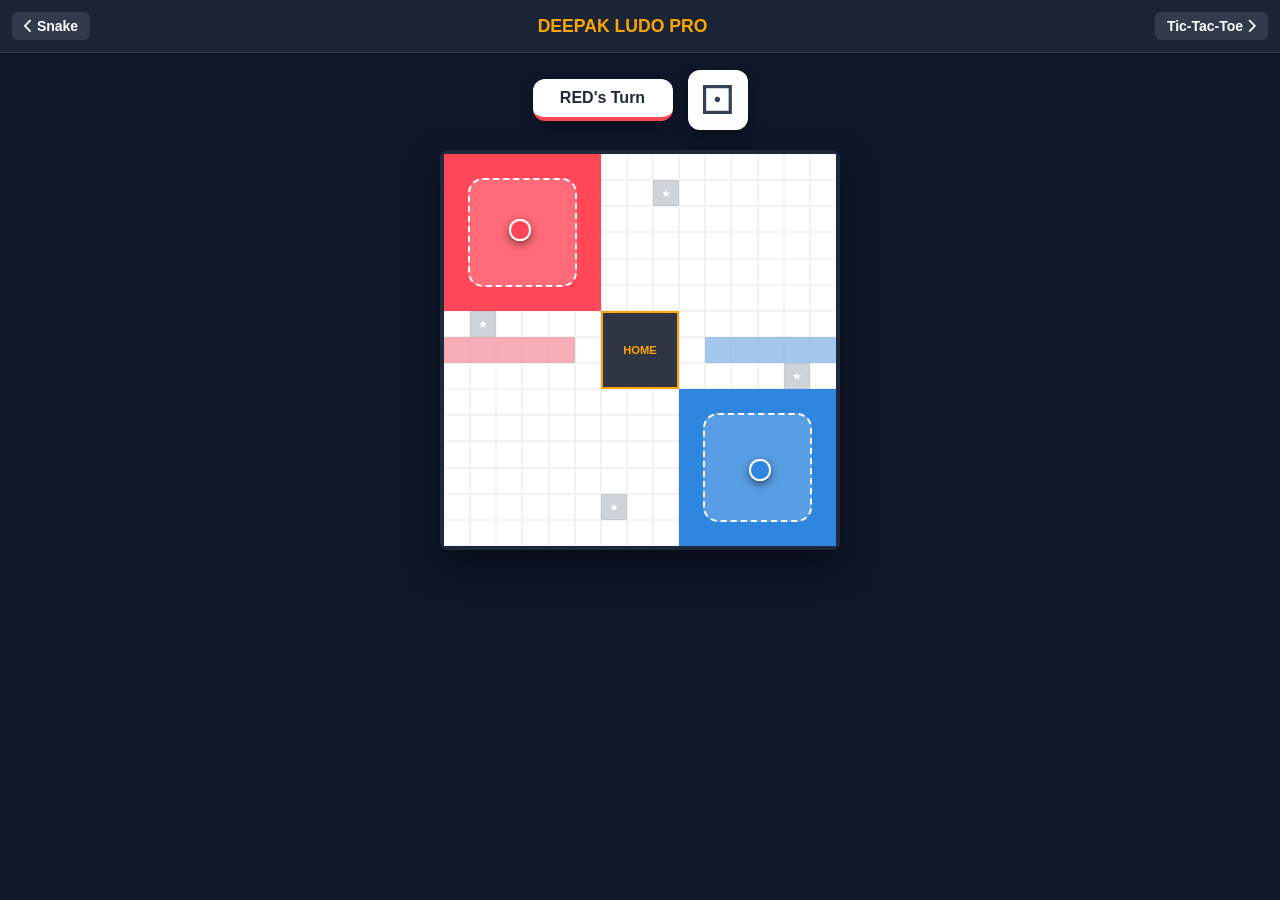
==== commit 80bf3ff0: "Update ludo.html" ====
--- a/ludo.html
+++ b/ludo.html
@@ -2,76 +2,102 @@
 <html lang="en">
 <head>
     <meta charset="UTF-8">
-    <meta name="viewport" content="width=device-width, initial-scale=1.0">
-    <title>Deepak Games | Ludo Pro Max</title>
+    <meta name="viewport" content="width=device-width, initial-scale=1.0, maximum-scale=1.0, user-scalable=no">
+    <title>Deepak Games | Ultimate Ludo</title>
     <link href="https://cdnjs.cloudflare.com/ajax/libs/font-awesome/6.0.0/css/all.min.css" rel="stylesheet">
     <style>
         :root { 
-            --bg: #0f172a; --red: #ff4d4d; --blue: #2e86de; 
-            --accent: #feca57; --cell: #ffffff;
-        }
-
-        * { box-sizing: border-box; margin: 0; padding: 0; font-family: 'Poppins', sans-serif; user-select: none; }
-        
-        body { background: var(--bg); display: flex; flex-direction: column; align-items: center; min-height: 100vh; padding-top: 80px; color: white; overflow-x: hidden; }
-
-        /* Navigation */
-        nav { position: fixed; top: 0; width: 100%; padding: 15px; background: rgba(15, 23, 42, 0.9); backdrop-filter: blur(10px); display: flex; justify-content: space-around; align-items: center; z-index: 100; border-bottom: 2px solid var(--accent); }
-        .nav-btn { text-decoration: none; color: white; font-weight: bold; padding: 8px 15px; border-radius: 8px; background: rgba(255,255,255,0.1); border: 1px solid var(--accent); transition: 0.3s; }
-        .nav-btn:hover { background: var(--accent); color: #000; }
-
-        /* Game Status */
-        .hud { display: flex; align-items: center; gap: 20px; margin-bottom: 20px; }
-        .status-box { padding: 10px 25px; background: white; border-radius: 12px; color: #1e293b; font-weight: 800; font-size: 1.1rem; box-shadow: 0 4px 15px rgba(0,0,0,0.4); min-width: 150px; text-align: center; border: 3px solid var(--accent); }
-        
-        .dice-btn { width: 70px; height: 70px; background: white; border-radius: 15px; display: flex; justify-content: center; align-items: center; font-size: 3rem; cursor: pointer; box-shadow: 0 8px 20px rgba(0,0,0,0.5); color: #334155; transition: 0.1s; }
-        .rolling { animation: shake 0.2s infinite; }
-        @keyframes shake { 0% { transform: rotate(10deg); } 50% { transform: rotate(-10deg); } 100% { transform: rotate(10deg); } }
-
-        /* Ludo Board */
-        .board { position: relative; width: 360px; height: 360px; background: #dfe6e9; border: 5px solid #2d3436; display: grid; grid-template-columns: repeat(15, 1fr); grid-template-rows: repeat(15, 1fr); border-radius: 5px; box-shadow: 0 10px 30px rgba(0,0,0,0.5); }
-        .cell { border: 0.1px solid rgba(0,0,0,0.1); background: white; }
-        
-        /* Path Colors */
-        .r-path { background: #ff7675 !important; }
-        .b-path { background: #74b9ff !important; }
-        .safe { background: #b2bec3 !important; }
-        .safe::after { content: '★'; display: flex; justify-content: center; align-items: center; height: 100%; color: white; font-size: 0.8rem; }
-
-        .base { grid-column: span 6; grid-row: span 6; display: flex; justify-content: center; align-items: center; position: relative; z-index: 10; }
+            --bg: #0f172a; --red: #ff4757; --blue: #2e86de; 
+            --accent: #ffa502; --safe: #747d8c;
+        }
+
+        * { box-sizing: border-box; margin: 0; padding: 0; font-family: 'Segoe UI', Roboto, sans-serif; -webkit-tap-highlight-color: transparent; }
+        
+        body { 
+            background: var(--bg); 
+            display: flex; flex-direction: column; align-items: center; 
+            min-height: 100vh; padding: 70px 10px 20px; color: white;
+            overflow-x: hidden;
+        }
+
+        /* Navbar */
+        nav { 
+            position: fixed; top: 0; width: 100%; padding: 12px; 
+            background: rgba(30, 41, 59, 0.8); backdrop-filter: blur(15px); 
+            display: flex; justify-content: space-between; align-items: center; 
+            z-index: 1000; border-bottom: 1px solid rgba(255,255,255,0.1);
+        }
+        .nav-btn { text-decoration: none; color: white; font-size: 14px; font-weight: 600; padding: 6px 12px; border-radius: 6px; background: rgba(255,255,255,0.1); }
+
+        /* HUD */
+        .hud { display: flex; align-items: center; gap: 15px; margin-bottom: 20px; width: 100%; max-width: 400px; justify-content: center; }
+        .status-card { 
+            background: white; color: #1e293b; padding: 10px 20px; border-radius: 12px; 
+            font-weight: 800; min-width: 140px; text-align: center; box-shadow: 0 4px 15px rgba(0,0,0,0.3);
+            border-bottom: 4px solid #ddd;
+        }
+        .dice-box { 
+            width: 60px; height: 60px; background: white; border-radius: 12px; 
+            display: flex; justify-content: center; align-items: center; 
+            font-size: 2.5rem; cursor: pointer; color: #334155; 
+            box-shadow: 0 5px 15px rgba(0,0,0,0.4); transition: 0.1s;
+        }
+        .rolling { animation: shake 0.15s infinite; }
+        @keyframes shake { 0% { transform: scale(1.1) rotate(5deg); } 50% { transform: scale(0.9) rotate(-5deg); } 100% { transform: scale(1.1) rotate(5deg); } }
+
+        /* Game Board */
+        .board-container { position: relative; width: 100%; max-width: 400px; aspect-ratio: 1/1; background: #f1f2f6; border: 4px solid #1e293b; border-radius: 8px; display: grid; grid-template-columns: repeat(15, 1fr); grid-template-rows: repeat(15, 1fr); box-shadow: 0 15px 35px rgba(0,0,0,0.5); }
+        .cell { border: 0.1px solid rgba(0,0,0,0.05); background: white; position: relative; }
+        
+        .path-red { background: #ffeaa7 !important; } /* Light Highlight */
+        .path-blue { background: #dff9fb !important; }
+        .is-red { background: var(--red) !important; opacity: 0.4; }
+        .is-blue { background: var(--blue) !important; opacity: 0.4; }
+        .safe-zone { background: #ced4da !important; }
+        .safe-zone::after { content: '★'; position: absolute; top:50%; left:50%; transform:translate(-50%,-50%); color: white; font-size: 0.7rem; }
+
+        .base { grid-column: span 6; grid-row: span 6; display: flex; justify-content: center; align-items: center; z-index: 5; }
         .red-base { background: var(--red); grid-area: 1/1/7/7; }
         .blue-base { background: var(--blue); grid-area: 10/10/16/16; }
-        .home-center { grid-area: 7/7/10/10; background: #2d3436; color: var(--accent); display: flex; align-items: center; justify-content: center; font-size: 0.8rem; font-weight: bold; border: 2px solid var(--accent); }
+        .home-box { width: 70%; height: 70%; background: rgba(255,255,255,0.2); border: 2px dashed white; border-radius: 15px; }
+
+        .center-home { grid-area: 7/7/10/10; background: #2f3542; display: flex; align-items: center; justify-content: center; font-size: 0.7rem; font-weight: bold; color: var(--accent); border: 2px solid var(--accent); z-index: 10; }
 
         /* Tokens */
-        .token { position: absolute; width: 20px; height: 20px; border-radius: 50%; border: 2px solid white; box-shadow: 0 4px 10px rgba(0,0,0,0.6); transition: all 0.3s cubic-bezier(0.18, 0.89, 0.32, 1.28); z-index: 50; pointer-events: none; }
+        .token { 
+            position: absolute; width: 5.5%; height: 5.5%; border-radius: 50%; 
+            border: 2px solid white; box-shadow: 0 3px 8px rgba(0,0,0,0.5); 
+            z-index: 100; transition: all 0.4s cubic-bezier(0.18, 0.89, 0.32, 1.28); 
+            pointer-events: none;
+        }
         .t-red { background: var(--red); }
         .t-blue { background: var(--blue); }
 
-        .win-overlay { position: absolute; top: 0; left: 0; width: 100%; height: 100%; background: rgba(0,0,0,0.9); display: none; flex-direction: column; align-items: center; justify-content: center; z-index: 1000; color: var(--accent); text-align: center; }
+        /* Win Message */
+        .win-modal { position: absolute; top: 0; left: 0; width: 100%; height: 100%; background: rgba(15, 23, 42, 0.95); display: none; flex-direction: column; align-items: center; justify-content: center; z-index: 2000; text-align: center; }
     </style>
 </head>
 <body>
 
 <nav>
-    <a href="snake.html" class="nav-btn"><i class="fas fa-arrow-left"></i> Snake</a>
-    <div style="font-weight: 900; letter-spacing: 1px;">DEEPAK GAMES</div>
-    <a href="tictactoe.html" class="nav-btn">Tic-Tac-Toe <i class="fas fa-arrow-right"></i></a>
+    <a href="snake.html" class="nav-btn"><i class="fas fa-chevron-left"></i> Snake</a>
+    <span style="font-weight: 800; color: var(--accent); font-size: 1.1rem;">DEEPAK LUDO PRO</span>
+    <a href="tictactoe.html" class="nav-btn">Tic-Tac-Toe <i class="fas fa-chevron-right"></i></a>
 </nav>
 
 <div class="hud">
-    <div id="status" class="status-box">Red's Turn</div>
-    <div id="dice" class="dice-btn" onclick="roll()">⚀</div>
+    <div id="status" class="status-card">Red's Turn</div>
+    <div id="dice" class="dice-box" onclick="roll()">⚀</div>
 </div>
 
-<div class="board" id="ludo-board">
-    <div class="home-center">HOME</div>
-    <div class="base red-base"><div style="width:60%; height:60%; border:3px dashed white; border-radius:10px;"></div></div>
-    <div class="base blue-base"><div style="width:60%; height:60%; border:3px dashed white; border-radius:10px;"></div></div>
+<div class="board-container" id="board">
+    <div class="center-home">HOME</div>
+    <div class="base red-base"><div class="home-box"></div></div>
+    <div class="base blue-base"><div class="home-box"></div></div>
     
-    <div id="win-screen" class="win-overlay">
-        <h1 id="winner-text">RED WINS!</h1>
-        <button onclick="location.reload()" style="margin-top:20px; padding:10px 20px; background:var(--accent); border:none; border-radius:8px; font-weight:bold; cursor:pointer;">New Game</button>
+    <div id="win-screen" class="win-modal">
+        <h1 id="winner-text" style="color: gold; font-size: 2.5rem;">RED WINS!</h1>
+        <button onclick="location.reload()" style="margin-top:20px; padding:12px 30px; border:none; border-radius:30px; background:var(--accent); font-weight:bold; cursor:pointer;">New Game</button>
     </div>
 </div>
 
@@ -79,151 +105,175 @@
 <div id="token-blue" class="token t-blue"></div>
 
 <script>
-    const board = document.getElementById('ludo-board');
+    const board = document.getElementById('board');
     const dice = document.getElementById('dice');
     const status = document.getElementById('status');
-    const tokRed = document.getElementById('token-red');
-    const tokBlue = document.getElementById('token-blue');
-
-    let currentPlayer = 'red';
-    let positions = { red: -1, blue: -1 };
+    const tRed = document.getElementById('token-red');
+    const tBlue = document.getElementById('token-blue');
+
+    let turn = 'red';
+    let pPos = { red: -1, blue: -1 };
     let isMoving = false;
-    let sixStreak = 0;
-
-    // Path Coordinates [row, col]
+    let sixCount = 0;
+
+    // Standard Ludo Path Logic
     const redPath = [[7,1],[7,2],[7,3],[7,4],[7,5],[7,6],[6,7],[5,7],[4,7],[3,7],[2,7],[1,7],[1,8],[1,9],[2,9],[3,9],[4,9],[5,9],[6,9],[7,10],[7,11],[7,12],[7,13],[7,14],[7,15],[8,15],[9,15],[9,14],[9,13],[9,12],[9,11],[9,10],[10,9],[11,9],[12,9],[13,9],[14,9],[15,9],[15,8],[15,7],[14,7],[13,7],[12,7],[11,7],[10,7],[9,6],[9,5],[9,4],[9,3],[9,2],[9,1],[8,1],[8,2],[8,3],[8,4],[8,5],[8,6],[8,7]];
     const bluePath = [[9,15],[9,14],[9,13],[9,12],[9,11],[9,10],[10,9],[11,9],[12,9],[13,9],[14,9],[15,9],[15,8],[15,7],[14,7],[13,7],[12,7],[11,7],[10,7],[9,6],[9,5],[9,4],[9,3],[9,2],[9,1],[8,1],[7,1],[7,2],[7,3],[7,4],[7,5],[7,6],[6,7],[5,7],[4,7],[3,7],[2,7],[1,7],[1,8],[1,9],[2,9],[3,9],[4,9],[5,9],[6,9],[7,10],[7,11],[7,12],[7,13],[7,14],[7,15],[8,15],[8,14],[8,13],[8,12],[8,11],[8,10],[8,9],[8,8]];
-    const safes = ["7-2", "2-9", "9-14", "14-7"];
-
-    // Sound System
+    const safeZones = ["7-2", "2-9", "9-14", "14-7"];
+
+    // Sound Engine
     const audioCtx = new (window.AudioContext || window.webkitAudioContext)();
-    function playSfx(freq, type, dur) {
-        if (audioCtx.state === 'suspended') audioCtx.resume();
-        const osc = audioCtx.createOscillator();
-        const gain = audioCtx.createGain();
-        osc.type = type;
-        osc.frequency.setValueAtTime(freq, audioCtx.currentTime);
-        gain.gain.setValueAtTime(0.1, audioCtx.currentTime);
-        gain.gain.exponentialRampToValueAtTime(0.01, audioCtx.currentTime + dur);
-        osc.connect(gain); gain.connect(audioCtx.destination);
-        osc.start(); osc.stop(audioCtx.currentTime + dur);
-    }
-
-    // Initialize Board
-    function initBoard() {
+    function playSfx(f, t, d) {
+        try {
+            if(audioCtx.state === 'suspended') audioCtx.resume();
+            const o = audioCtx.createOscillator();
+            const g = audioCtx.createGain();
+            o.type = t; o.frequency.value = f;
+            g.gain.setValueAtTime(0.1, audioCtx.currentTime);
+            g.gain.exponentialRampToValueAtTime(0.01, audioCtx.currentTime + d);
+            o.connect(g); g.connect(audioCtx.destination);
+            o.start(); o.stop(audioCtx.currentTime + d);
+        } catch(e) {}
+    }
+
+    function init() {
         for(let r=1; r<=15; r++) {
             for(let c=1; c<=15; c++) {
                 if(!((r<7 && c<7) || (r>9 && c>9) || (r>6 && r<10 && c>6 && c<10))) {
-                    const div = document.createElement('div');
-                    div.className = 'cell';
-                    div.id = `cell-${r}-${c}`;
-                    if(safes.includes(`${r}-${c}`)) div.classList.add('safe');
-                    board.appendChild(div);
-                }
-            }
-        }
-        // Color paths
-        redPath.forEach(p => document.getElementById(`cell-${p[0]}-${p[1]}`)?.classList.add('r-path'));
-        bluePath.forEach(p => document.getElementById(`cell-${p[0]}-${p[1]}`)?.classList.add('b-path'));
-        updateTokenPos('red'); updateTokenPos('blue');
-    }
-
-    function updateTokenPos(player) {
-        const t = (player === 'red') ? tokRed : tokBlue;
-        const idx = positions[player];
+                    const d = document.createElement('div');
+                    d.className = 'cell';
+                    d.id = `c-${r}-${c}`;
+                    if(safeZones.includes(`${r}-${c}`)) d.classList.add('safe-zone');
+                    board.appendChild(d);
+                }
+            }
+        }
+        // Highlight ending home paths
+        for(let i=51; i<56; i++) {
+            document.getElementById(`c-${redPath[i][0]}-${redPath[i][1]}`).classList.add('is-red');
+            document.getElementById(`c-${bluePath[i][0]}-${bluePath[i][1]}`).classList.add('is-blue');
+        }
+        updatePositions();
+    }
+
+    function updatePositions() {
         const boardRect = board.getBoundingClientRect();
         const cellSize = boardRect.width / 15;
 
-        let r, c;
-        if(idx === -1) {
-            r = (player === 'red') ? 3.5 : 12.5;
-            c = (player === 'red') ? 3.5 : 12.5;
-        } else {
-            const coords = (player === 'red') ? redPath[idx] : bluePath[idx];
-            r = coords[0]; c = coords[1];
-        }
-
-        t.style.top = `${boardRect.top + (r-1) * cellSize + (cellSize/2) - 10}px`;
-        t.style.left = `${boardRect.left + (c-1) * cellSize + (cellSize/2) - 10}px`;
+        const players = ['red', 'blue'];
+        players.forEach(p => {
+            const t = p === 'red' ? tRed : tBlue;
+            const pos = pPos[p];
+            let r, c;
+
+            if(pos === -1) {
+                r = p === 'red' ? 3.5 : 12.5;
+                c = p === 'red' ? 3.5 : 12.5;
+            } else {
+                const coords = p === 'red' ? redPath[pos] : bluePath[pos];
+                r = coords[0]; c = coords[1];
+            }
+
+            // Stack logic: If both on same cell, offset them
+            let offset = 0;
+            if(pPos.red !== -1 && pPos.blue !== -1) {
+                const rC = redPath[pPos.red];
+                const bC = bluePath[pPos.blue];
+                if(rC[0] === bC[0] && rC[1] === bC[1]) {
+                    offset = p === 'red' ? -5 : 5;
+                }
+            }
+
+            t.style.width = (cellSize * 0.8) + 'px';
+            t.style.height = (cellSize * 0.8) + 'px';
+            t.style.top = (boardRect.top + (r-1) * cellSize + (cellSize*0.1)) + 'px';
+            t.style.left = (boardRect.left + (c-1) * cellSize + (cellSize*0.1) + offset) + 'px';
+        });
+
+        status.innerText = `${turn.toUpperCase()}'s Turn`;
+        status.style.borderBottomColor = turn === 'red' ? 'var(--red)' : 'var(--blue)';
     }
 
     async function roll() {
         if(isMoving) return;
         isMoving = true;
-        playSfx(440, 'sine', 0.1);
+        playSfx(400, 'sine', 0.1);
         dice.classList.add('rolling');
         
-        setTimeout(() => {
-            dice.classList.remove('rolling');
-            const val = Math.floor(Math.random() * 6) + 1;
-            dice.innerText = ['⚀','⚁','⚂','⚃','⚄','⚅'][val-1];
-            processMove(val);
-        }, 500);
-    }
-
-    async function processMove(val) {
-        if(val === 6) sixStreak++;
-        else sixStreak = 0;
-
-        if(sixStreak === 3) {
-            sixStreak = 0;
-            changeTurn();
+        await new Promise(r => setTimeout(r, 600));
+        
+        const val = Math.floor(Math.random() * 6) + 1;
+        dice.innerText = ['⚀','⚁','⚂','⚃','⚄','⚅'][val-1];
+        dice.classList.remove('rolling');
+
+        if(val === 6) sixCount++; else sixCount = 0;
+
+        if(sixCount === 3) {
+            sixCount = 0;
+            nextTurn();
             return;
         }
 
-        if(positions[currentPlayer] === -1) {
+        handleMove(val);
+    }
+
+    async function handleMove(val) {
+        const p = turn;
+        if(pPos[p] === -1) {
             if(val === 6) {
-                positions[currentPlayer] = 0;
+                pPos[p] = 0;
                 playSfx(600, 'square', 0.2);
-                updateTokenPos(currentPlayer);
-                isMoving = false; // Extra turn
+                updatePositions();
+                isMoving = false; // Stay on same turn
             } else {
-                changeTurn();
+                nextTurn();
             }
         } else {
-            const path = (currentPlayer === 'red') ? redPath : bluePath;
+            const path = p === 'red' ? redPath : bluePath;
             for(let i=0; i<val; i++) {
-                if(positions[currentPlayer] < path.length - 1) {
-                    positions[currentPlayer]++;
-                    updateTokenPos(currentPlayer);
+                if(pPos[p] < path.length - 1) {
+                    pPos[p]++;
+                    updatePositions();
                     playSfx(800, 'sine', 0.05);
                     await new Promise(r => setTimeout(r, 200));
                 }
             }
 
-            // Check if killed someone
-            const other = (currentPlayer === 'red') ? 'blue' : 'red';
-            const myCoords = (currentPlayer === 'red') ? redPath[positions[currentPlayer]] : bluePath[positions[currentPlayer]];
-            const otherCoords = (other === 'red') ? redPath[positions[other]] : bluePath[positions[other]];
-
-            if(positions[other] !== -1 && myCoords[0] === otherCoords[0] && myCoords[1] === otherCoords[1]) {
-                if(!safes.includes(`${myCoords[0]}-${myCoords[1]}`)) {
-                    positions[other] = -1;
-                    updateTokenPos(other);
-                    playSfx(150, 'sawtooth', 0.4);
-                }
-            }
-
-            if(positions[currentPlayer] >= path.length - 1) {
-                document.getElementById('winner-text').innerText = `${currentPlayer.toUpperCase()} WINS!`;
+            // Capture Logic
+            const other = p === 'red' ? 'blue' : 'red';
+            if(pPos[other] !== -1) {
+                const myC = (p==='red' ? redPath : bluePath)[pPos[p]];
+                const otC = (other==='red' ? redPath : bluePath)[pPos[other]];
+                if(myC[0] === otC[0] && myC[1] === otC[1] && !safeZones.includes(`${myC[0]}-${myC[1]}`)) {
+                    pPos[other] = -1;
+                    playSfx(200, 'sawtooth', 0.4);
+                    updatePositions();
+                    isMoving = false; // Bonus turn for killing
+                    return;
+                }
+            }
+
+            if(pPos[p] >= path.length - 1) {
+                document.getElementById('winner-text').innerText = `${p.toUpperCase()} WINS!`;
                 document.getElementById('win-screen').style.display = 'flex';
+                playSfx(1000, 'sine', 1);
             } else if(val !== 6) {
-                changeTurn();
+                nextTurn();
             } else {
                 isMoving = false;
             }
         }
     }
 
-    function changeTurn() {
-        currentPlayer = (currentPlayer === 'red') ? 'blue' : 'red';
-        status.innerText = `${currentPlayer.charAt(0).toUpperCase() + currentPlayer.slice(1)}'s Turn`;
-        status.style.color = (currentPlayer === 'red') ? 'var(--red)' : 'var(--blue)';
+    function nextTurn() {
+        turn = turn === 'red' ? 'blue' : 'red';
+        sixCount = 0;
         isMoving = false;
-    }
-
-    window.addEventListener('resize', () => { updateTokenPos('red'); updateTokenPos('blue'); });
-    initBoard();
+        updatePositions();
+    }
+
+    window.onresize = updatePositions;
+    init();
 </script>
 </body>
 </html>
